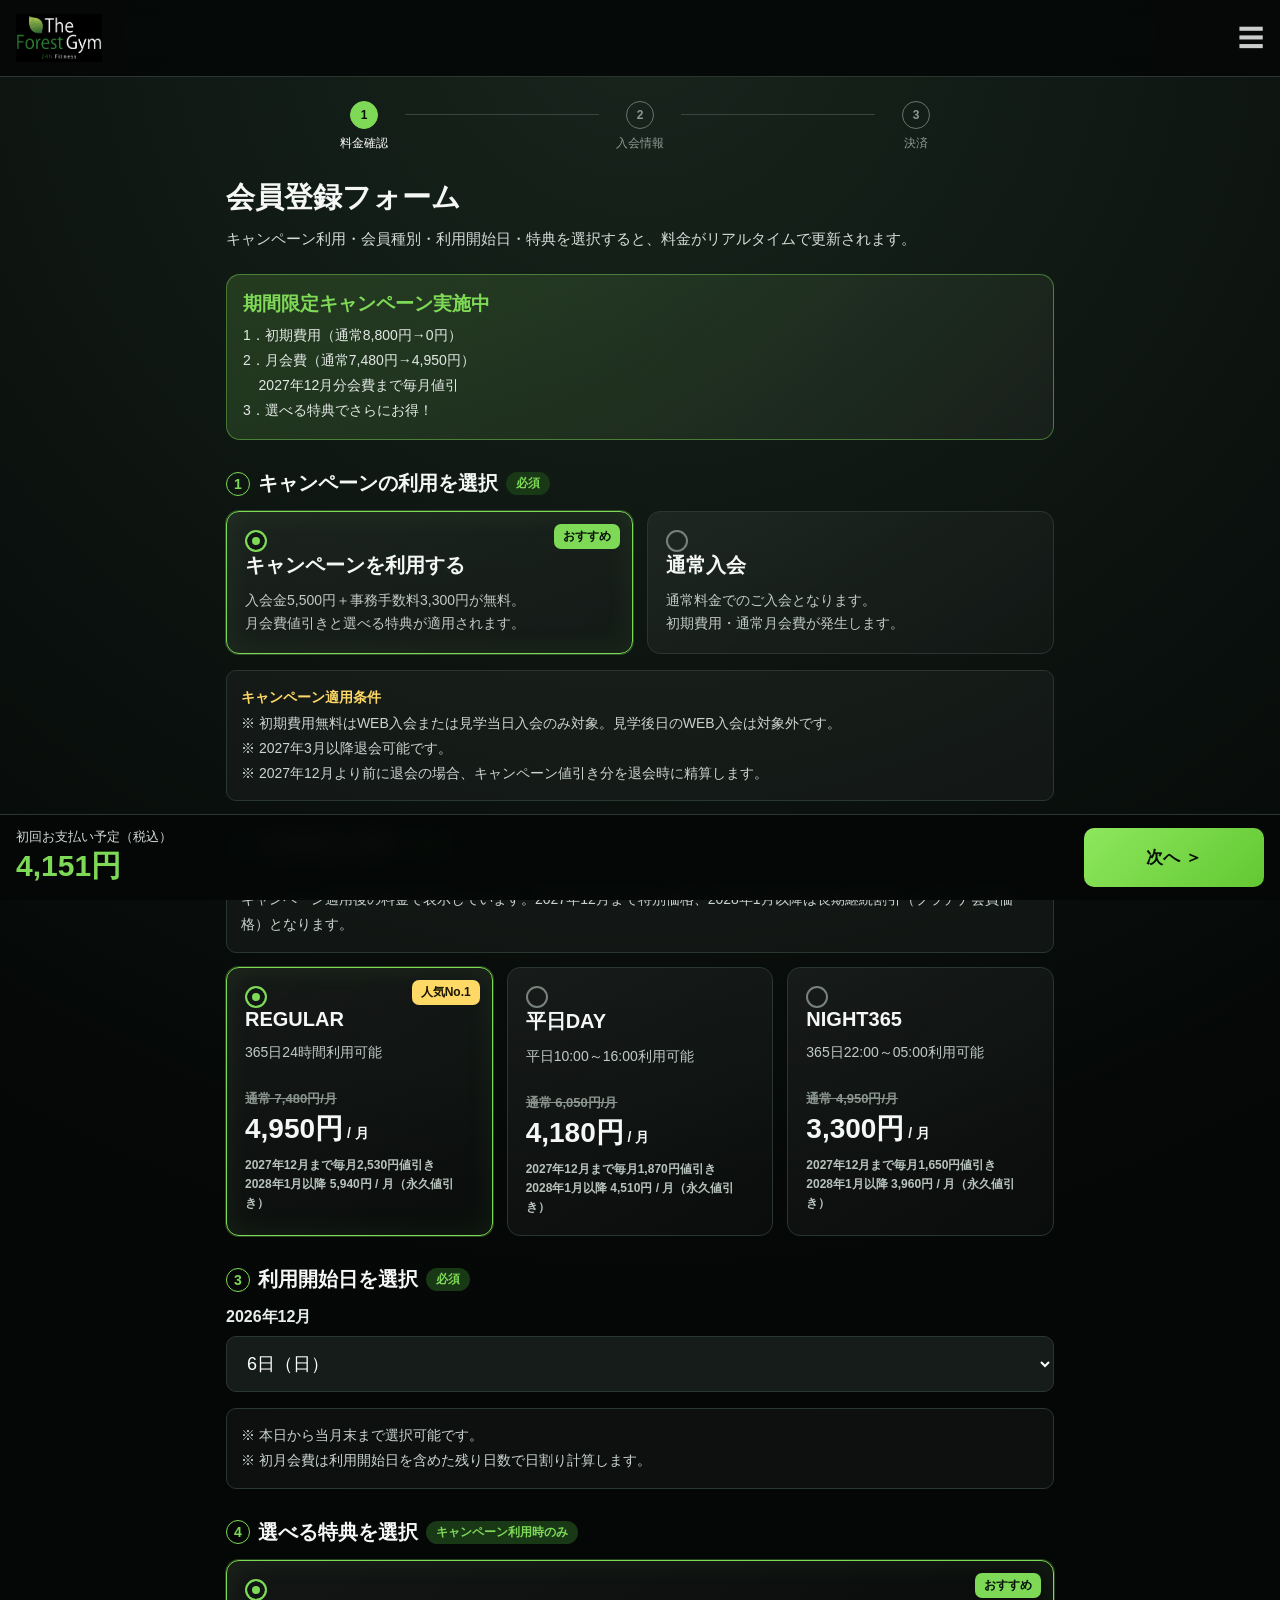
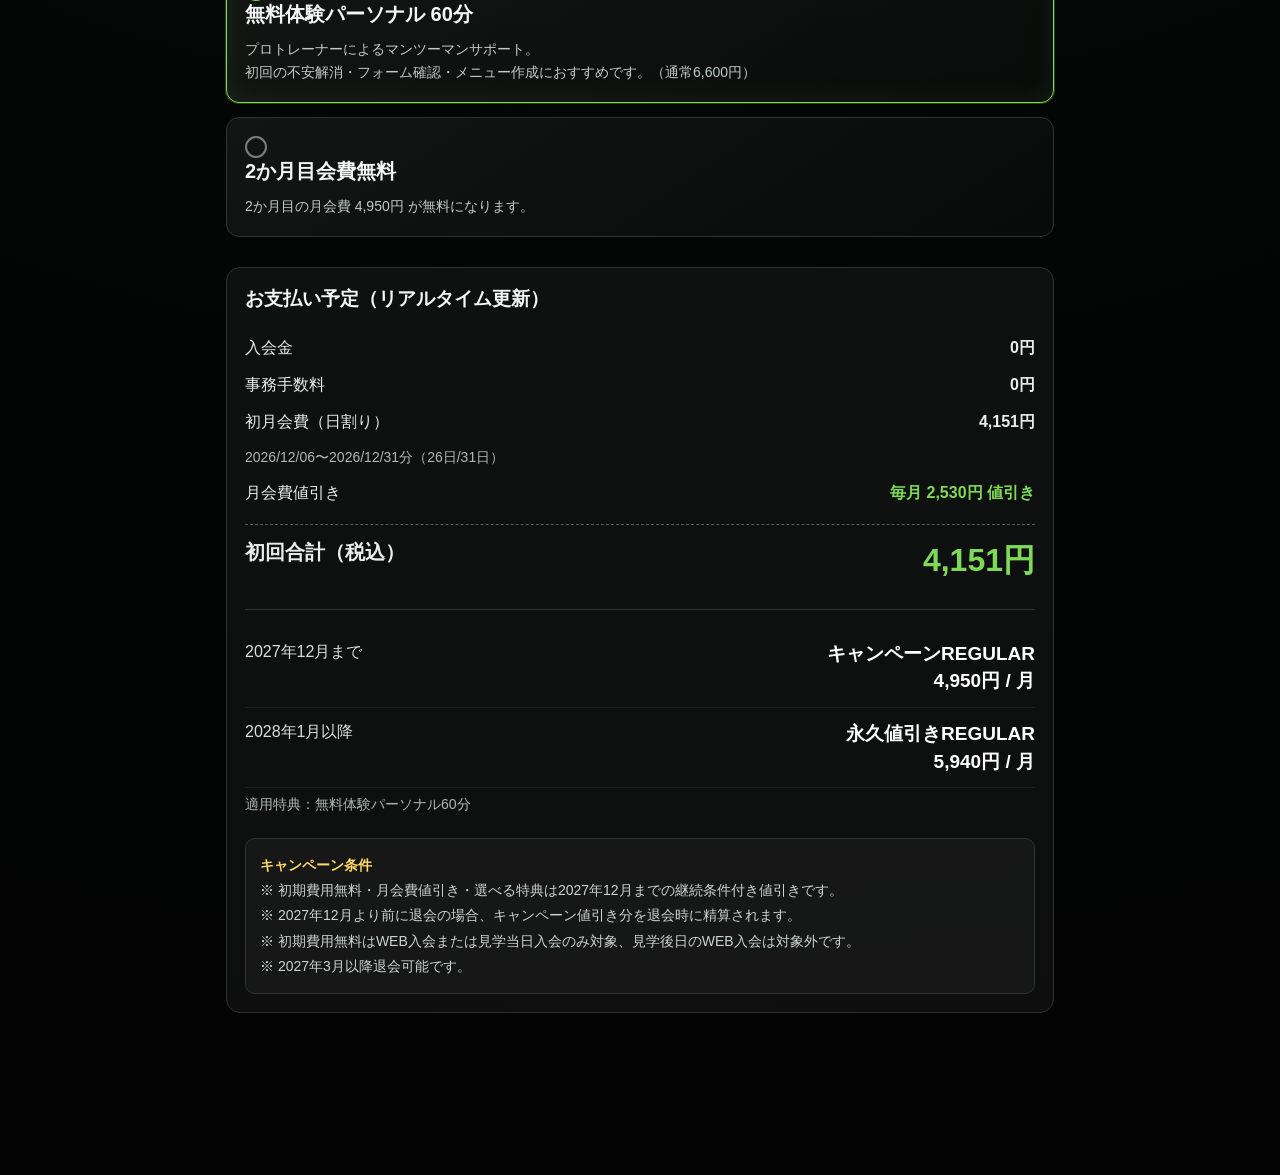
==== index.html @ 5a46321e "Persist ad click attribution via existing GAS payment URL column" ====
<!DOCTYPE html>
<html lang="ja">
<head>
<meta charset="UTF-8" />
<meta name="viewport" content="width=device-width, initial-scale=1.0" />
<title>THE FOREST GYM 会員登録フォーム</title>
  <!-- Google Analytics 4 -->
  <script async src="https://www.googletagmanager.com/gtag/js?id=G-E3E38WJLME"></script>
  <script>
    window.dataLayer = window.dataLayer || [];
    function gtag(){dataLayer.push(arguments);}
    gtag("js", new Date());
    gtag("config", "G-E3E38WJLME");
  </script>
<script src="https://yubinbango.github.io/yubinbango/yubinbango.js"></script>

<style>
:root{
  --bg:#050807;--line:#2a3632;--green:#7ed957;--text:#f4f7f5;--yellow:#ffd966;
}
*{box-sizing:border-box}
body{
  margin:0;background:radial-gradient(circle at top,#18251d 0,#050807 42%,#020302 100%);
  color:var(--text);font-family:-apple-system,BlinkMacSystemFont,"Segoe UI","Noto Sans JP",sans-serif;
  padding-bottom:138px;
}
.header{padding:14px 16px;border-bottom:1px solid var(--line);display:flex;justify-content:space-between;align-items:center;background:rgba(5,8,7,.92);position:sticky;top:0;z-index:20;backdrop-filter:blur(10px)}
.logo-img{height:48px;max-width:220px;object-fit:contain}
.menu{font-size:26px;color:#ccc}
.wrap{padding:24px 16px;max-width:860px;margin:auto}
.steps{display:flex;justify-content:space-between;margin-bottom:26px}
.step{text-align:center;color:#8f9994;font-size:12px;flex:1;position:relative}
.step:not(:last-child)::after{content:"";height:1px;background:#3a4540;position:absolute;top:13px;right:-35%;width:70%}
.step b{display:inline-flex;width:28px;height:28px;border-radius:50%;align-items:center;justify-content:center;border:1px solid #6a746f;margin-bottom:6px}
.step.active{color:#fff}.step.active b{background:var(--green);color:#061006;border-color:var(--green)}
h1{font-size:29px;margin:0 0 8px}.lead{color:#d5ddd9;margin:0 0 22px;font-size:15px;line-height:1.7}
.campaign-head{background:linear-gradient(135deg,rgba(126,217,87,.18),rgba(255,255,255,.04));border:1px solid rgba(126,217,87,.45);border-radius:14px;padding:16px;margin-bottom:24px}
.campaign-head strong{display:block;font-size:19px;color:var(--green);margin-bottom:6px}
.campaign-head p{margin:0;color:#e2e9e5;font-size:14px;line-height:1.8}
.section{margin:30px 0}
.sec-title{display:flex;align-items:center;gap:8px;font-size:20px;font-weight:800;margin-bottom:14px;flex-wrap:wrap}
.num{width:24px;height:24px;border:1px solid var(--green);border-radius:50%;display:inline-flex;align-items:center;justify-content:center;color:var(--green);font-size:14px}
.badge{background:#193816;color:var(--green);font-size:12px;padding:3px 10px;border-radius:999px;font-weight:700}
.grid{display:grid;gap:14px}.grid.two{grid-template-columns:1fr 1fr}.grid.three{grid-template-columns:repeat(3,1fr)}
.card{background:linear-gradient(145deg,rgba(255,255,255,.06),rgba(255,255,255,.018));border:1px solid var(--line);border-radius:13px;padding:18px;cursor:pointer;position:relative;min-height:112px;transition:.15s}
.card.active{border-color:var(--green);box-shadow:0 0 0 1px rgba(126,217,87,.28), inset 0 0 28px rgba(126,217,87,.09)}
.radio{width:22px;height:22px;border:2px solid #78827d;border-radius:50%;display:inline-block;margin-right:10px;vertical-align:-5px}
.card.active .radio{border-color:var(--green);box-shadow:inset 0 0 0 5px #101614;background:var(--green)}
.card h3{margin:0 0 10px;font-size:20px}.card p{margin:0;color:#c1cbc6;font-size:14px;line-height:1.65}
.price{font-size:28px;font-weight:900;margin-top:12px;line-height:1.25}.price small{font-size:14px}
.old{text-decoration:line-through;color:#8b958f;font-size:13px;margin-right:6px}
.tag{position:absolute;top:12px;right:12px;background:var(--green);color:#061006;font-size:12px;font-weight:900;padding:4px 9px;border-radius:7px}
.tag.yellow{background:var(--yellow);color:#1b1600}
.campaign-note{margin-top:10px;font-size:12px;color:#b7c3bc;line-height:1.6}
.note,.terms{border:1px solid var(--line);border-radius:10px;padding:14px;color:#cbd5d0;font-size:14px;line-height:1.8;background:rgba(255,255,255,.035)}
.terms{margin-top:16px}.terms strong{color:var(--yellow)}
.selectbox,.field-input{
  width:100%;background:#151c1a;border:1px solid var(--line);color:#fff;
  font-size:18px;padding:16px;border-radius:10px;
}
.field{margin-bottom:16px}.field label{display:block;font-weight:800;margin-bottom:8px;color:#e7eee9}
.photo-box{border:1px dashed rgba(126,217,87,.65);border-radius:14px;padding:18px;background:rgba(255,255,255,.035)}
.photo-box input{width:100%;color:#dce5e0;font-size:15px}
.preview{margin-top:14px;width:132px;height:132px;border-radius:12px;border:1px solid var(--line);object-fit:cover;display:none}
.summary{background:rgba(255,255,255,.045);border:1px solid var(--line);border-radius:14px;padding:18px;margin-top:28px}
.summary h2{font-size:19px;margin:0 0 18px}
.row{display:flex;justify-content:space-between;gap:14px;padding:8px 0;color:#e8eeeb}
.row.sub{color:#aeb8b3;font-size:14px}.row.discount strong{color:var(--green)}
.total{border-top:1px dashed #56605b;margin-top:12px;padding-top:14px;font-size:20px;font-weight:900}
.total strong{font-size:32px;color:var(--green)}
.plan-line{display:flex;justify-content:space-between;gap:18px;padding:12px 0;border-bottom:1px solid rgba(255,255,255,.06)}
.plan-period{width:120px;color:#d9dfdc;font-size:16px;line-height:1.5;flex-shrink:0}
.plan-price{flex:1;text-align:right;font-size:19px;font-weight:800;line-height:1.45;color:#fff}
.rules-box{
  height:270px;
  overflow:auto;
  border:1px solid var(--line);
  padding:16px;
  border-radius:12px;
  background:#111816;
  line-height:1.85;
  color:#dce5e0;
  font-size:14px
}

.rules-pre{
  white-space:pre-wrap;
  margin:0;
  font-family:inherit;
  line-height:1.85;
  color:#dce5e0;
}

.check-row{
  display:flex;
  gap:10px;
  align-items:flex-start;
  margin-top:14px;
  font-weight:800;
  line-height:1.6
}

.check-row input{
  width:22px;
  height:22px;
  margin-top:2px
}

.check-row.disabled{
  opacity:.45
}

.hidden{
  display:none!important
}

.bottom{
  position:fixed;
  left:0;
  right:0;
  bottom:0;
  background:rgba(5,8,7,.97);
  border-top:1px solid var(--line);
  padding:13px 16px;
  display:flex;
  gap:14px;
  align-items:center;
  z-index:50;
  backdrop-filter:blur(10px)
}

.bottom-price{
  flex:1
}

.bottom-price div{
  font-size:13px;
  color:#d0d8d4
}

.bottom-price strong{
  font-size:30px;
  color:var(--green)
}

.btn{
  border:none;
  border-radius:10px;
  background:linear-gradient(135deg,#8ee75d,#62c832);
  color:#061006;
  font-weight:900;
  font-size:17px;
  padding:18px 22px;
  min-width:180px;
  cursor:pointer
}

.btn.secondary{
  background:#26312d;
  color:#fff
}

@media(max-width:640px){

  .logo-img{
    height:42px;
    max-width:190px
  }

  .wrap{
    padding:22px 14px
  }

  h1{
    font-size:27px
  }

  .grid.two,
  .grid.three{
    grid-template-columns:1fr
  }

  .card{
    padding:17px;
    min-height:96px
  }

  .price{
    font-size:26px
  }

  .bottom{
    padding:12px
  }

  .btn{
    min-width:145px;
    font-size:15px;
    padding:16px 12px
  }

  .bottom-price strong{
    font-size:27px
  }
}
  input[type="date"]{
  -webkit-appearance:auto;
  appearance:auto;
}
.paymentNotice{
  display:none;
  font-size:13px;
  margin-top:4px;
  margin-bottom:4px;
  font-weight:600;
}
</style>
</head>

<body>

<header class="header">
  <img src="logo.png" alt="THE FOREST GYM" class="logo-img">
  <div class="menu">☰</div>
</header>

<main class="wrap h-adr">
  <span class="p-country-name" style="display:none;">Japan</span>

  <div class="steps">
    <div class="step active" id="step1tab"><b>1</b><br>料金確認</div>
    <div class="step" id="step2tab"><b>2</b><br>入会情報</div>
    <div class="step"><b>3</b><br>決済</div>
  </div>

  <section id="step1">

    <h1>会員登録フォーム</h1>
    <p class="lead">キャンペーン利用・会員種別・利用開始日・特典を選択すると、料金がリアルタイムで更新されます。</p>

    <div class="campaign-head">
      <strong>期間限定キャンペーン実施中</strong>
      <p id="campaignHeadText"></p>
    </div>

    <section class="section">
      <div class="sec-title"><span class="num">1</span>キャンペーンの利用を選択 <span class="badge">必須</span></div>
      <div class="grid two">
        <label class="card active" data-campaign="yes">
          <span class="tag">おすすめ</span><span class="radio"></span>
          <h3>キャンペーンを利用する</h3>
          <p>入会金5,500円＋事務手数料3,300円が無料。<br>月会費値引きと選べる特典が適用されます。</p>
        </label>
        <label class="card" data-campaign="no">
          <span class="radio"></span>
          <h3>通常入会</h3>
          <p>通常料金でのご入会となります。<br>初期費用・通常月会費が発生します。</p>
        </label>
      </div>
      <div class="terms" id="campaignTerms"></div>
    </section>

    <section class="section">
      <div class="sec-title"><span class="num">2</span>会員種別を選択 <span class="badge">必須</span></div>
      <div class="note" id="planNote"></div>

      <div class="grid three" style="margin-top:14px">
        <label class="card active" data-plan="regular">
          <span class="tag yellow">人気No.1</span><span class="radio"></span>
          <h3>REGULAR</h3><p>365日24時間利用可能</p><div class="price" id="priceRegular"></div>
        </label>
        <label class="card" data-plan="day">
          <span class="radio"></span>
          <h3>平日DAY</h3><p>平日10:00～16:00利用可能</p><div class="price" id="priceDay"></div>
        </label>
        <label class="card" data-plan="night">
          <span class="radio"></span>
          <h3>NIGHT365</h3><p>365日22:00～05:00利用可能</p><div class="price" id="priceNight"></div>
        </label>
      </div>
    </section>

    <section class="section">
      <div class="sec-title"><span class="num">3</span>利用開始日を選択 <span class="badge">必須</span></div>
     <div class="field">
  <label id="startMonthLabel"></label>
  <select id="startDaySelect" class="selectbox"></select>
</div>
      <div class="terms">※ 本日から当月末まで選択可能です。<br>※ 初月会費は利用開始日を含めた残り日数で日割り計算します。</div>
    </section>

    <section class="section" id="benefitSection">
      <div class="sec-title"><span class="num">4</span>選べる特典を選択 <span class="badge">キャンペーン利用時のみ</span></div>
      <div class="grid">
        <label class="card active" data-benefit="personal">
          <span class="tag">おすすめ</span><span class="radio"></span>
          <h3>無料体験パーソナル 60分</h3>
          <p>プロトレーナーによるマンツーマンサポート。<br>初回の不安解消・フォーム確認・メニュー作成におすすめです。（通常6,600円）</p>
        </label>
        <label class="card" data-benefit="free2">
          <span class="radio"></span>
          <h3>2か月目会費無料</h3>
          <p id="freeSecondMonthText">2か月目の月会費が無料になります。</p>
        </label>
      </div>
    </section>

    <section class="summary">
      <h2>お支払い予定（リアルタイム更新）</h2>
      <div class="row"><span>入会金</span><strong id="joinFee"></strong></div>
      <div class="row"><span>事務手数料</span><strong id="adminFee"></strong></div>
      <div class="row"><span>初月会費（日割り）</span><strong id="firstMonthFee"></strong></div>
      <div class="row sub"><span id="dateRange"></span><span></span></div>
       <div class="row hidden" id="secondMonthRow"><span>2か月目</span><strong id="secondMonthFee"></strong></div>
      <div class="row discount" id="monthlyDiscountRow"><span>月会費値引き</span><strong id="monthlyDiscount"></strong></div>
      <div class="row total"><span>初回合計（税込）</span><strong id="firstTotal"></strong></div>
      <div class="row sub hidden" id="cycleNote">
  <span>26日以降は決済サイクルの関係で2か月目の会費も同日決済となります。</span>
  <span></span>
</div>
      <hr style="border-color:#2a3632;border-style:solid;border-width:1px 0 0;margin:18px 0">
      <div id="monthlyPlanText"></div>
      <div class="row sub"><span id="benefitText"></span><span></span></div>
      <div class="terms" id="conditionText"></div>
    </section>
  </section>

  <section id="step2" class="hidden">
    <h1>入会者情報</h1>
    <p class="lead">以下の情報を入力し、会則確認後に決済入力へお進みください。</p>

    <section class="section">
      <div class="sec-title"><span class="num">1</span>基本情報 <span class="badge">必須</span></div>

 <div class="field">
  <label>氏名</label>

  <div class="grid two">
    <input id="lastName" class="field-input" type="text" placeholder="姓">

    <input id="firstName" class="field-input" type="text" placeholder="名">
  </div>
</div>

<div class="field">
  <label>フリガナ</label>

  <div class="grid two">
    <input id="lastKana" class="field-input" type="text" placeholder="セイ">

    <input id="firstKana" class="field-input" type="text" placeholder="メイ">
  </div>
</div>

<div class="field">
  <label>生年月日</label>

  <select id="birthYear" class="field-input">
    <option value="">西暦</option>
  </select>

  <select id="birthMonth" class="field-input" style="margin-top:10px;">
    <option value="">月</option>
  </select>

  <select id="birthDay" class="field-input" style="margin-top:10px;">
    <option value="">日</option>
  </select>
</div>

<div class="field">
  <label>電話番号</label>

  <input
    id="phone"
    class="field-input"
    type="tel"
    inputmode="tel"
    placeholder="例：09012345678"
  >
</div>

<div class="field">
  <label>メールアドレス</label>

  <input
    id="email"
    class="field-input"
    type="email"
    inputmode="email"
    placeholder="例：sample@example.com"
  >
</div>

<div class="field">
  <label>郵便番号</label>

  <input
    id="postalCode"
    class="field-input p-postal-code"
    type="text"
    inputmode="numeric"
    placeholder="例：2760049"
  >
</div>
      <div class="field">
        <label>住所</label>
        <input id="addressAuto" class="field-input p-region p-locality p-street-address p-extended-address" type="text" placeholder="郵便番号入力で自動入力">
      </div>

      <div class="field">
        <label>番地・建物名・部屋番号</label>
        <input id="addressDetail" class="field-input" type="text" placeholder="例：1-2-3 フォレストビル101">
      </div>
    </section>

    <section class="section">
      <div class="sec-title"><span class="num">2</span>顔写真をアップロード <span class="badge">必須</span></div>
      <div class="photo-box">
        <input type="file" id="facePhoto" accept="image/*">
        <img id="photoPreview" class="preview" alt="顔写真プレビュー">
        <div class="terms">※ 会員証・本人確認用の顔写真です。正面から顔が分かる写真を選択してください。</div>
      </div>
    </section>

    <section class="section">
      <div class="sec-title"><span class="num">3</span>会則確認 <span class="badge">必須</span></div>

     <div class="rules-box" id="rulesBox">
<pre class="rules-pre">
1．総則
第1条（定義）
本会則によって定める条項はA-nauts株式会社（以下「本部」という）、本部が承認する法人、個人（以下「パートナー」という。本部及びパートナーを以下「運営者」という）が運営するThe Forest Gym（フォレストジム、以下｢本クラブ｣という）に適用されるものとします。
第2条（目的）
本クラブの会員が、本クラブの施設を利用することにより、心身の健康維持・増進を図ることを目的とします。
2．会員
第3条（会員）
会員の契約期間は、月単位で本部が別途定めた期間とし本部所定の退会手続きが完了するまでは自動更新とします。
第4条（入会資格）
本クラブの入会資格を有する方は、以下の項目を全て満たす方とします。
①15才（高校生）以上の男女で、本会則を承認し、諸規則を遵守する方。
②暴力団・暴力団員その他これに準ずる者等反社会的勢力でない方。また、将来にわたりこれに該当しないことを自ら保証する方。
③入会に先立って、本クラブの実施するメディカルチェック等の結果により施設の利用に差し支えがないと判断された方。
④他の会員に対する迷惑行為、本クラブの運営に支障を来す行為を行わないことを保証する方。
⑤過去に本クラブを含む運営者が運営するクラブで除名処分となったことがない（除名処分に該当する行為を行い、結果的に自ら退会した方を含む）、または会員制スポーツクラブ等で除名処分となったことがない方。また、過去の除名原因が明確であり、本部が別途定める基準に応じて再度入会資格を認めた方。
⑥次のいずれかに該当した場合、本クラブが別途定める審査において入会資格が認められ、入会条件に同意した方。
・刺青がある方。
・集団感染するおそれのある疾病に罹患している方。
・施設を一人で利用できない方。
・妊娠している方。
・上記の他、本部が審査を必要と判断した方。
第5条（入会手続き）
①本クラブを利用する方は、本会則を承認の上、入会手続きを行い所定の料金等を納入し本部の承認を得、契約を行う事により会員となります。未成年者が入会を希望する場合は、本人とその親権者が連署の上入会手続きを行うものとします。この場合、親権者は本会則に基づく責任を本人と連帯して負うものとします。
②会員となる方は入会手続きの際、氏名、生年月日、性別、連絡先電話番号・Ｅメールアドレス、現住所、緊急連絡先と電話番号、会費決済に必要な情報を登録するものとします。また、会員となる方は登録内容が正確であることを保証します。
③本クラブは会員の顔写真付き身分証をコピーした上で入会手続きによって付与された会員番号を付したデジタル情報として保有し、本人確認等やサービスを提供する上での照合、サービス利用いただくための資格等の確認に利用します。
④会員資格を喪失した方が、本クラブに入会を希望する場合、本部は資格喪失理由により、入会金・月会費・諸料金の割引を適用しない場合があります。また、本クラブは、第4条⑥により再度入会資格を認めた方について、月会費・諸料金の支払方法を指定する場合があります。
第6条（会員証）
①会員証は会員が本クラブの施設を利用するときの本人認証を行なうためのカードであり、本部は会員に対して会員証を発行します。会員は、会員証を必ず携帯し入退室するものとし、携帯していない場合は施設内に立ち入ることができません。また、会員証は諸手続きの際に提示いただきます。
②会員が会員資格を喪失し、無効となった会員証は、返却の必要はありません。
③会員は会員証を紛失したとき、盗難にあったとき、破損や読み取り不良等で利用できなくなったときは速やかにその旨を本クラブに連絡いただきます。その際、必ず会員本人がスタッフ勤務時間内に電話、WEB当の方法により予約の上、来店し、所定の再発行料を支払った上で再発行手続きをお取りいただきます。
④会員証を他人に貸与、譲渡することはできません。会員証は会員本人のみが使用できるものとし、万一他人に貸与した場合は第12条⑧により除名とします。
第7条（月会費・諸料金）
①会員は本部が定めた月会費・諸料金を所定の方法で、所定の期日に本部に納入していただきます。本クラブは未成年の会員の親権者、または会員資格のある会員の家族を会員の代理人として、月会費・諸料金のお支払いを認める場合があります。この場合、会員の代理人は本会則に基づく責任を本人と連帯して負うものとします。
②月会費・諸料金にかかる消費税は会員の負担とします。尚、消費税法の改正等により消費税率が変更される場合、適用日以降に該当する期間の月会費・諸料金に係る消費税について、前払金を含め法改正の内容に従い、会員は本部が定めた方法で差額を負担するものとします。
③納入いただいた月会費・諸料金は、ご利用の有無に関係なく返金いたしません。
④月会費・諸料金の金額、支払時期、支払方法等は本部がこれを定めます。
⑤利用回数の有無にかかわらず、WEBにて退会手続きを完了した退会月迄は月会費・諸料金のお支払いが必要となります。
⑥本部は本クラブの運営上必要と判断した場合または経済情勢等の変動に応じて、会員種類の改廃もしくは月会費・諸料金等の金額を変更することができ、本部が定めた方法により告知するものとします。
⑦月会費・諸料金を滞納している会員は、施設のご利用をお断りすることがあります。また未払い分の月会費・諸料金は納入いただきます。会員が自己都合により会費を滞納した場合、本部が指定する方法で入金いただきます。その際必要な催促状に係る通信費として1回あたり110円（税込）、遅延損害金、振込手数料等の費用はすべて会員本人が負担するものとします。
⑧一旦納入いただいた諸費用に過払金が生じた場合、本部所定の退会手続きが完了するまでの間、本部が適当と認める順序、方法によりいずれかの債務にも充当することが出来るものとします。または、法令の定めまたは本部が認める理由がある場合のみ返金いたします。尚、返金先は、会員本人または本条①で予め本部が認めている会員の代理人とします。
⑧やむを得ない事情を除き、平日DAY会員が月間2回以上利用時間を延長して施設を利用した場合、次月よりレギュラー会員に種別変更頂きます。また、高校生会員が利用時間を延長して施設を利用した場合1回につき440円（税込）をご負担いただきます。また、いずれの場合も退出に費用が発生する場合はその費用を全額ご負担いただきます。
第8条（退会・再入会）
①会員本人の都合による退会は、ご本人が退会希望月の9日20時迄にWEBにて所定の手続きを完了する事により、その月末で退会となります。また、９日を過ぎた場合、翌月以降の月末日の退会となります。未払い料金のある場合は退会届を提出した時期から最短の決済日にて全額決済するものとします。万が一決済できない場合、完納するまで退会処理は行われないことに同意いただきます。
②退会手続き、再入会手続きは店頭にてWEBを用いて行うものとします。
③所定の手続きは、本部にデータが送信いただいたもののみ手続きの依頼を受け付けます。
④入会キャンペーンでご入会いただいた場合、定めた最低継続期間中は退会はできません。また入会キャンペーンであらかじめ定めた期間内に退会された場合はキャンペーン値引き分の精算金が発生いたします。なお、キャンペーン特典の一部について行使しなかったことを理由に精算金対象から差し引くことは致しません。
⑤入会した会員が再入会する際は、入会金は発生しません。また、退会前の会員証をお持ち頂き使用できる場合は事務手数料も発生しません。
第9条（会員資格の譲渡、相続、貸与）
会員は、如何なる場合も、その会員資格を他に譲渡・相続または貸与することはできません。
第10条（会員の休会）
①会員本人の都合により1ヶ月以上の長期にわたり本クラブを利用できない場合、本人が休会希望前月の9日20時までにWEBにて所定の手続きを完了した場合、当月より月額550円（税込）の休会月会費を支払うことにより休会できます。また、休会手続きが休会希望前月の９日20時を過ぎた場合、翌々月以降の休会となり、翌月の月会費は全額お支払いただきます。
②所定の手続きは、本部にデータが送信いただいたもののみ手続きの依頼を受け付けます。
③継続利用期間(もしくは最低継続利用期限日)が条件に付された入会キャンペーン等を利用してご入会いただいている場合、休会期間は継続利用期間に含めないものとし、最低継続利用期限日は休会期間相当分延長されるものとします。ただし、無料期間中の休会、および行政からの要請その他の事由により本クラブの営業休止期間は除く。
④休会会員は、本人が本クラブの受付時間に来店し所定の手続きをすることにより随時復会できます。復会月より所定の月会費をいただきます。また、1ヶ月以内の復会は休会の取り消しとなり、復会月の月会費は全額お支払いただきます。復会手続きが９日を過ぎた場合、復会月の翌月は休会できないものとし、翌月の月会費は全額お支払いただきます。
⑤本人来店による所定の手続きができない場合は、代理人または郵送による所定の手続きができるものとし、手続期日などは①と同様です。
第11条（諸手続き）
①8条に定める内容を除き、会員本人が本クラブのスタッフ勤務時間内で電話、WEB等の方法で来店予約の上、来店し諸手続きを行なうものとします。
②会員は会員種類・プライベートロッカー・オプション・サービスに関する変更等の手続きを、別途定める所定の方法で完了しなければなりません。なお、継続利用期間が条件に付された入会キャンペーン等を利用してご入会いただいている場合、当該期間中にレギュラー会員及び高校生会員から平日DAY会員への変更は行えません。
③会員は入会手続きの際に登録した内容に変更があった場合、速やかに変更手続きを行わなくてはなりません。また、その後に変更があった場合も同様とします。
④本クラブが第5条②の内容に関して変更の事実を確認した場合は、本人の同意をもって登録内容を変更できるものとし、届出書の取り交わしを省略する場合があります。
⑤運営者が会員あてに郵便物で通知する場合、会員から届出のあった最新の住所あてに行い、発送をもって効力を有するものとし、不到達等以後の責を負いません。
⑥運営者が会員あてにLINE、Eメールで通知する場合、会員から届出のあった登録内容に基いて行い、発信をもって効力を有するものとし、未確認または不到達等以後の責を負いません。
⑦会員が連絡先の変更を怠った場合、郵便物を希望しない場合は、運営者からの通知が不到達となっても、通常到達すべきときに到達したものとみなすことに異議はないものとします。
⑧本クラブは、本人確認等やサービスを提供する上での照合、サービスを利用いただくための資格等の確認のため、入会手続きの際に登録した顔写真の更新が必要と判断した場合、会員の顔写真を撮影できるものとします。
第12条（会員除名）
会員が次のいずれかに該当した場合は、本部は、資格停止処分あるいは除名処分等の処分をなすことができます。また、各項に該当し除名を受けた会員は、その後運営者の運営する全ての施設に入会および立ち入ることができないものとします。（但し、本部が別途定める基準に準じて認めた場合は除く）除名処分を受けた会員は除名処分を受けた日に退会処理を行うこととする。その際、未払い会費、キャンペーン条件等満たしていないなどの理由により精算金が発生する場合は最終決済日をもって清算する。
①本会則、その他本部が定める諸規則に違反したとき。
②本クラブの名誉を傷つけ、秩序を乱したとき。
③月会費・諸料金の遅延など支払いを怠ったとき。月会費・諸料金を滞納し、本クラブの催告に応じないとき。月会費・諸料金を3ヶ月以上滞納したとき。
④入会に際して本部に虚偽の申告をしたとき。
⑤本部が会員としてふさわしくないと判断したとき。
⑥暴力団・暴力団員その他これに準ずる者等反社会的勢力であることが判明した時。
⑦他の会員に対する迷惑行為、本クラブの運営に支障を与えるような行為をしたとき。
⑧第22条各号の禁止行為を行ったとき。
⑨その他、本条各号に準ずる行為をしたとき。
第13条（会員資格喪失）
会員は次の場合に会員資格を喪失します。また、会員資格を喪失した会員証は直ちに無効となり、以後の本クラブへの入室、施設利用はできません。
退会したとき。
①会員が株式会社もぐらへ申し込んだ集金代行・保証委託契約について、集金代行会社より契約不成立、解除または無効の通知を受理したとき。（理由の如何に関わらず、会員へ事前通知連絡することはありません。）
②除名されたとき。
③死亡したとき。
④本クラブが廃止されたとき。
第14条（健康管理）
①会員は各自の責任において健康管理を行うものとします。
②会員は疾病により医師に運動や入浴を控えるように指示された場合、または施設およびサービスの利用にあたり治療中の疾病もしくは疾患の疑いが生じた場合には本クラブへ申告するものとします。本クラブは会員からの申告または施設およびサービスの利用中に疾病もしくは疾患の可能性が生じた場合には医療機関による検診を実施し、その結果により施設の利用に差し支えがないことを確認するものとします。
3．施設・サービス利用
第15条（会員外利用者）
本部は、特に必要と認めた場合、会員以外の方（以下会員外利用者という）に本クラブの立ち入り、見学、施設・サービスを利用させることができます。会員外利用者についても施設・サービス利用のための資格確認、運営や緊急時の対応に必要な情報を登録するものとします。また、会員と同様に本会則を適用します。
第16条（諸規則の厳守）
会員は本クラブ施設・サービス利用に際して、本会則および本部が別途定める規則と注意事項を厳守し、本クラブでは従業員の指示に従っていただきます。
第17条（入室禁止、退室）
運営者は下記の項に該当する方に入室禁止、退室を命じることができます。
①本会則および諸規則を遵守しない方。
②暴力団・暴力団員その他これに準ずる者等反社会的勢力。
③刺青を露出した方。
④酒気を帯びている方。
⑤集団感染するおそれのある疾病に罹患している方。
⑥運営者が、他の施設利用者に迷惑をかけると判断した方。
⑦正当な理由なく本クラブの従業員の指示に従わない方。
⑧過去に本クラブを含む運営者が運営するクラブで除名処分となったことがある（除名処分に該当する行為を行い、結果的に自ら退会した方を含む）、または会員制スポーツクラブ等で禁止行為を行ったことにより除名処分となったことがある方。
⑨第22条で禁止されている行為を行った方。
第18条（施設・サービス利用制限）
運営者は下記の項に該当する方に施設・サービス利用の制限を命じることができます。
①健康状態により、医師から運動や入浴を禁じられている方。
②運営者が運動や入浴、サービス利用することが好ましくないと判断した方。
第19条（損害賠償）
①本クラブの施設利用に際して本人または第三者に人的・物的事故が生じ、その事故について運営者に明らかな帰責事由が認められる場合に限り、運営者は適正な範囲の賠償をするものとします。
②会員が本クラブの施設利用に際して運営者、運営者の従業員または第三者に損害を与えた場合、速やかにその賠償の責に応じるものとします。
③会員が本クラブを利用する際に生じた怪我、事故等に対して、運営者に明らかな故意または重大な過失がある場合を除き、会員各自の自己責任とし、運営者は一切損害賠償・補償等の責を負いません。
第20条（盗難）
会員は、本クラブに設置されているロッカー等を会員自身の責任と負担により使用するものとします。収納物の盗難・毀損その他本クラブの利用に際して生じた盗難・毀損等については、運営者に帰責事由が認められる場合に限り、運営者は適正な範囲の賠償をするものとします。
第21条（紛失物・忘れ物・放置物）
①会員が本クラブの利用に際して生じた紛失については、運営者は一切損害賠償・補償等の責を負いません。
②忘れ物・放置物について、本クラブは速やかに施設近隣の警察署へ届け出るものとします。但し、劣化のおそれがあるなど衛生安全管理上、保管は不適切と判断したものは、適宜処理させていただきます。
第22条（禁止事項）
本クラブ施設内および本クラブ周辺において、会員による次の行為を禁止します。
①会員証を他人に貸与すること。
②会員の入室と同時に施設の利用資格がない同伴者を施設内へ入室させること。
③運動に不適切な服装、装飾品、履物を着用して施設を利用すること。
④動物を施設内に持ち込むこと。（身体障害者補助犬法で定められた盲導犬、介助犬及び聴導犬を除く）
⑤刃物等の危険物を施設内に持ち込むこと。
⑥施設内で喫煙すること。（電子タバコ・無煙タバコを含む）
⑦許可なく施設内で撮影・録音すること。
⑧本クラブの諸施設・器具・備品その他運営者が管理する物品の損壊や持ち出し、落書きや造作をすること。
⑨所定の場所以外での排泄行為。
⑩他人や従業員、本クラブ、運営者を誹謗、中傷すること
⑪許可なく本クラブにおいて物品の売買やパーソナルトレーニング等の営業行為や勧誘をすること。営利・非営利を問わず勧誘行為（団体加入の勧誘を含む）や政治活動、署名活動をすること。
⑫他人や従業員の身体を押す、拘束する、殴打する、蹴り上げる等の暴力行為。暴言、恫喝、大声、奇声を発したり、他人を睨む、行く手を遮る、襲いかかろうとする等の威嚇行為。物を叩く、投げる、壊すなど、他人が恐怖を感じる危険な行為。
⑬痴漢、覗き、露出等の公序良俗に反する行為。
⑭他人や従業員を待ち伏せたり、尾行、執拗な話しかけ等のストーカー行為。
⑮正当な理由なく、面談、電話、その他の方法で従業員を拘束する等、従業員の業務を妨げる行為。
⑯支払うべき月会費、諸料金、諸費用を支払うことなく不正に施設・サービスを利用する行為。
⑰他人の施設利用を妨げる行為。
⑱施設のエアコン、照明、換気扇などの入・切・変更などを従業員の了解をとらずに行う行為
⑲その他、本クラブの秩序を乱す行為。本条各号に準じる行為。
第23条（利用案内）
本会則に定めないクラブ運営事項については、施設内掲示あるいは利用案内または本部が別途定める規則に準じます。
第24条（営業日・営業時間・受付時間）
①本クラブの施設の営業日・営業時間・受付時間は別途定めます。
②気象、災害、警報、注意報その他諸事情等により、本部が受付時間の変更が必要と判断した場合は、事前告知することなく受付時間を変更することがあります。
4．施設営業
第25条（施設の利用制限と休業）
①本クラブは次の理由により、施設の全部または一部、または一定の時間について、利用制限または臨時休業することがあります。
（1）気象、災害、警報、注意報等により、安全に営業を行う事ができないと運営者が判断したとき。
（2）行政指導、法令等重大な事由により、止むを得ないと運営者が判断したとき。
（3）入居している複合施設が休館するとき。
（4）施設点検、施設の改装または修理、その他の工事により営業ができないと運営者が判断したとき。
（5）突発的なシステム・機器障害等により正常に入退室管理を行えないと判断したとき。
（6）その他、運営者が休業を必要と判断したとき。
②予定されている休業は、あらかじめ原則2週間前までに告知します。但し、緊急の際は事前告知できない場合があります。
③施設の一部分の利用制限ないし利用停止の措置にとどまる場合には、運営者は会員に会費を返還しないものとします。また、①（1）～（6）の事由により施設の全部を休館する場合、休館店舗のみ利用できる会員種類の会員の会費については、以下のとおりとします。但し、休館店舗以外の他店舗も利用することができる会員種類の会員は対象外とします。
（1）月間10営業日以上（2月は9営業日以上）施設の全部を休館した場合は、休館した日数分を日割り計算し返金いたします。
第26条（本クラブおよび施設の廃止・統合）
運営者は次の理由により、本クラブおよび施設の全部または一部を廃止・統合をすることがあります。
①気象、災害等により施設を休業し、再開業が困難と判断したとき。
②経営上、営業の継続が困難と判断したとき。
本クラブおよび施設の廃止や統合が行われた場合、運営者はその旨を会員に告知し、本クラブの会員契約の全部または一部を終了させることができるものとします。
5．その他
第27条（個人情報保護）
運営者は、個人情報の取扱いに関するプライバシーポリシーを策定し、本プライバシーポリシーを遵守するとともに、お客様の個人情報をはじめとする全ての個人情報をより安全かつ適切に取り扱うことを宣言いたします。プライバシーポリシーは、本クラブのホームページに掲示いたします。
第28条（会則の改定）
本部は本会則を改定することができ、改定された会則は、改定日より全会員に適用されるものとします。また、本部が本会則を改定する場合には、改定日の2ヶ月以上前に第29条（告知方法）および別途本部が告知方法を定めた場合にはその方法に従って会員に告知するものとします。
第29条（告知方法）
本会則の改定にあたっては、施設内に掲示し、かつ、本クラブのウェブサイトへ掲載することにより、これを会員に告知するものとします。また、本クラブの諸事情に関する予告、通知は、本部のウェブサイトへ掲載・施設内掲示・施設内放送などにより通知することにより、これを会員に告知するものとします。

附則
本会則は、2020年５月1日より施行いたします。
2023年 06月29日改定
2025年　１月　 1日改定
法人月会費制会員 会則における特則
法人月会費制会員は、The Forest Gym会則に次の事項を追加いたします。
第1条The Forest Gym会則第8条（退会）について以下の通り追加いたします。
①契約法人が本クラブを退会した場合は、各登録会員も自動的に退会となります。（会員による退会の手続きは不要です。）
②お勤め先、所属先を退職または脱退した場合は、会員本人が退職または脱退月の9日迄に来店し所定の手続きを完了しなければなりません。
第2条The Forest Gym会則第13条（会員資格喪失）について以下の通り追加いたします。
会員は次の場合に会員資格を喪失します。
①契約法人が本クラブを退会したとき、または契約法人たる資格を喪失したとき。
②お勤め先、所属先を退職または脱退したとき。
第3条（効力）
本特則は2020年4月1日より適用します。本特則に定めのない事項は、全てThe Forest Gym会則に従うものとします。
以上

</pre>
</div> 

      <label class="check-row disabled" id="agreeWrap">
        <input type="checkbox" id="agreeRules" disabled>
        <span>会則・キャンペーン適用条件・退会時精算条件を確認し、同意しました。</span>
      </label>

      <div class="terms">※ 会則を最後までスクロールすると、同意チェックが可能になります。</div>
    </section>
  </section>

</main>

<div class="bottom">
  <div class="bottom-price">
    <div id="bottomLabel">初回お支払い予定（税込）</div>

<div class="paymentNotice" id="paymentNotice">
  会員登録を確定して決済情報入力へ進みます
</div>

    <strong id="bottomTotal"></strong>
  </div>

  <button class="btn" id="mainButton" onclick="mainAction()">
    次へ ＞
  </button>
</div>

<script>
const PLANS = {
  regular:{name:"REGULAR",normal:7480,campaign:4950,platinum:5940,discount:2530},
  day:{name:"平日DAY",normal:6050,campaign:4180,platinum:4510,discount:1870},
  night:{name:"NIGHT365",normal:4950,campaign:3300,platinum:3960,discount:1650}
};

const state = {
  step:1,
  campaign:true,
  plan:"regular",
  benefit:"personal",
  startDate:null,
  firstTotal:0,
  facePhotoSelected:false,
  facePhotoBase64:"",
  facePhotoName:"",
  facePhotoUrl:""
};

const ATTRIBUTION_KEYS = ["gclid","gbraid","wbraid","utm_source","utm_medium","utm_campaign","utm_term","utm_content"];
const ATTRIBUTION_STORAGE_KEY = "tfg_ad_attribution";

function getAttribution(){
  const current = new URLSearchParams(window.location.search);
  let saved = {};
  try{ saved = JSON.parse(localStorage.getItem(ATTRIBUTION_STORAGE_KEY) || "{}"); }catch(_){}

  const merged = {...saved};
  ATTRIBUTION_KEYS.forEach(key=>{
    const value = current.get(key);
    if(value) merged[key] = value;
  });

  if(Object.keys(merged).length){
    merged.first_seen_at = merged.first_seen_at || new Date().toISOString();
    merged.last_seen_at = new Date().toISOString();
    merged.landing_path = merged.landing_path || window.location.pathname;
    localStorage.setItem(ATTRIBUTION_STORAGE_KEY, JSON.stringify(merged));
  }
  return merged;
}

function paymentUrlForLog(paymentUrl){
  const attribution = getAttribution();
  if(!Object.keys(attribution).length) return paymentUrl;
  return paymentUrl + "#tfg_attribution=" + encodeURIComponent(JSON.stringify(attribution));
}

const yen = n => Number(n).toLocaleString("ja-JP") + "円";

function parseLocalDate(iso){const [y,m,d]=iso.split("-").map(Number);return new Date(y,m-1,d);}
function toISODateLocal(date){const y=date.getFullYear();const m=String(date.getMonth()+1).padStart(2,"0");const d=String(date.getDate()).padStart(2,"0");return `${y}-${m}-${d}`;}
function todayISO(){return toISODateLocal(new Date());}
function endOfMonthISO(){const d=new Date();return toISODateLocal(new Date(d.getFullYear(),d.getMonth()+1,0));}
function daysInMonth(date){return new Date(date.getFullYear(),date.getMonth()+1,0).getDate();}
function remainingDaysIncludingStart(date){return daysInMonth(date)-date.getDate()+1;}
function calcProrated(monthly,date){return Math.floor(monthly*remainingDaysIncludingStart(date)/daysInMonth(date));}
function currentPlan(){return PLANS[state.plan];}
function currentMonthly(){const p=currentPlan();return state.campaign?p.campaign:p.normal;}
function getEnrollmentDate(){return new Date();}
function addMonthsFromEnrollment(months){const d=getEnrollmentDate();return new Date(d.getFullYear(),d.getMonth()+months,1);}
function ymLabel(date){return `${date.getFullYear()}年${date.getMonth()+1}月`;}
function getCampaignEndMonthLabel(){return ymLabel(addMonthsFromEnrollment(12));}
function getPlatinumStartMonthLabel(){return ymLabel(addMonthsFromEnrollment(13));}
function getCancelableMonthLabel(){return ymLabel(addMonthsFromEnrollment(3));}

function updatePlanPrices(){
  const campaignEnd=getCampaignEndMonthLabel();
  const platinumStart=getPlatinumStartMonthLabel();

  document.getElementById("planNote").textContent = state.campaign
    ? `キャンペーン適用後の料金で表示しています。${campaignEnd}まで特別価格、${platinumStart}以降は長期継続割引（プラチナ会員価格）となります。`
    : "通常入会の料金で表示しています。キャンペーン特典・月会費値引きは適用されません。";

  for(const [key,p] of Object.entries(PLANS)){
    const el=document.getElementById(key==="regular"?"priceRegular":key==="day"?"priceDay":"priceNight");
    el.innerHTML = state.campaign
      ? `<span class="old">通常 ${yen(p.normal)}/月</span><br>
         ${yen(p.campaign)}<small> / 月</small>
         <div class="campaign-note">${campaignEnd}まで毎月${yen(p.discount)}値引き<br>${platinumStart}以降 ${yen(p.platinum)} / 月（永久値引き）</div>`
      : `${yen(p.normal)}<small> / 月</small><div class="campaign-note">通常月会費でのご利用</div>`;
  }
}

function getMonthlyDisplay(){
  const p=currentPlan();
  const campaignEnd=getCampaignEndMonthLabel();
  const platinumStart=getPlatinumStartMonthLabel();

  if(state.campaign){
    return `
      <div class="plan-line"><div class="plan-period">${campaignEnd}まで</div><div class="plan-price">キャンペーン${p.name}<br>${yen(p.campaign)} / 月</div></div>
      <div class="plan-line"><div class="plan-period">${platinumStart}以降</div><div class="plan-price">永久値引き${p.name}<br>${yen(p.platinum)} / 月</div></div>
    `;
  }

  return `<div class="plan-line"><div class="plan-period">通常月会費</div><div class="plan-price">${p.name}<br>${yen(p.normal)} / 月</div></div>`;
}

function updateFreeSecondMonthText(){
  const p=currentPlan();
  document.getElementById("freeSecondMonthText").textContent=`2か月目の月会費 ${yen(p.campaign)} が無料になります。`;
}

function recalc(){
  if(!state.startDate){
  return;
}
  const p=currentPlan();
  const campaignEnd=getCampaignEndMonthLabel();
  const platinumStart=getPlatinumStartMonthLabel();
  const cancelableMonth=getCancelableMonthLabel();

  document.getElementById("campaignHeadText").innerHTML =
    `1．初期費用（通常8,800円→0円）<br>
     2．月会費（通常7,480円→4,950円）<br>
     &nbsp;&nbsp;&nbsp;&nbsp;${campaignEnd}分会費まで毎月値引<br>
     3．選べる特典でさらにお得！`;

  document.getElementById("campaignTerms").innerHTML =
    `<strong>キャンペーン適用条件</strong><br>
     ※ 初期費用無料はWEB入会または見学当日入会のみ対象。見学後日のWEB入会は対象外です。<br>
     ※ ${cancelableMonth}以降退会可能です。<br>
     ※ ${campaignEnd}より前に退会の場合、キャンペーン値引き分を退会時に精算します。`;

  document.getElementById("monthlyPlanText").innerHTML=getMonthlyDisplay();
  updatePlanPrices();
  if(state.campaign) updateFreeSecondMonthText();

  const date=parseLocalDate(state.startDate);
  const monthly=currentMonthly();
  const joinFee=state.campaign?0:5500;
  const adminFee=state.campaign?0:3300;
  const firstMonth=calcProrated(monthly,date);

  const today=new Date();
  const isAfter26=today.getDate()>=26;

  let secondMonthFee=0;

  if(isAfter26){
    if(state.campaign && state.benefit==="free2"){
      secondMonthFee=0;
    }else{
      secondMonthFee=monthly;
    }
  }

  const total=joinFee+adminFee+firstMonth+secondMonthFee;
  const remain=remainingDaysIncludingStart(date);
  const dim=daysInMonth(date);
  state.firstTotal=total;

  document.getElementById("joinFee").textContent=yen(joinFee);
  document.getElementById("adminFee").textContent=yen(adminFee);
  document.getElementById("firstMonthFee").textContent=yen(firstMonth);

  if(document.getElementById("secondMonthFee")){
    document.getElementById("secondMonthFee").textContent=yen(secondMonthFee);
  }

  if(document.getElementById("secondMonthRow")){
    document.getElementById("secondMonthRow").classList.toggle("hidden",!isAfter26);
  }

  if(document.getElementById("cycleNote")){
    document.getElementById("cycleNote").classList.toggle("hidden",!isAfter26);
  }

  document.getElementById("dateRange").textContent=`${state.startDate.replaceAll("-","/")}〜${endOfMonthISO().replaceAll("-","/")}分（${remain}日/${dim}日）`;
  document.getElementById("firstTotal").textContent=yen(total);
  document.getElementById("bottomTotal").textContent=yen(total);

  if(state.campaign){
    document.getElementById("monthlyDiscountRow").classList.remove("hidden");
    document.getElementById("monthlyDiscount").textContent=`毎月 ${yen(p.discount)} 値引き`;
    document.getElementById("benefitSection").classList.remove("hidden");
    document.getElementById("benefitText").textContent=state.benefit==="free2" ? `適用特典：2か月目会費無料（${yen(p.campaign)}相当）` : "適用特典：無料体験パーソナル60分";
    document.getElementById("conditionText").innerHTML =
      `<strong>キャンペーン条件</strong><br>
       ※ 初期費用無料・月会費値引き・選べる特典は${campaignEnd}までの継続条件付き値引きです。<br>
       ※ ${campaignEnd}より前に退会の場合、キャンペーン値引き分を退会時に精算されます。<br>
       ※ 初期費用無料はWEB入会または見学当日入会のみ対象、見学後日のWEB入会は対象外です。<br>
       ※ ${cancelableMonth}以降退会可能です。`;
  }else{
    document.getElementById("monthlyDiscountRow").classList.add("hidden");
    document.getElementById("monthlyDiscount").textContent="";
    document.getElementById("benefitSection").classList.add("hidden");
    document.getElementById("benefitText").textContent="通常入会のためキャンペーン特典は適用されません。";
    document.getElementById("conditionText").innerHTML =
      `<strong>通常入会</strong><br>
       ※ 入会金5,500円、事務手数料3,300円が発生します。<br>
       ※ 月会費値引き・選べる特典は適用されません。`;
  }
}

function showStep(step){
  state.step = step;

  document.getElementById("step1").classList.toggle("hidden", step !== 1);
  document.getElementById("step2").classList.toggle("hidden", step !== 2);

  document.getElementById("step1tab").classList.toggle("active", step === 1);
  document.getElementById("step2tab").classList.toggle("active", step === 2);

  document.getElementById("mainButton").textContent = "次へ ＞";

  document.getElementById("bottomLabel").textContent = "初回お支払い予定（税込）";

  document.getElementById("paymentNotice").style.display =
    step === 2 ? "block" : "none";

  window.scrollTo({
    top: 0,
    behavior: "smooth"
  });
}

function mainAction(){
  if(state.step===1){
    showStep(2);
    return;
  }
  goPayment();
}

function validateMemberInfo(){

  const lastName = document.getElementById("lastName").value.trim();
  const firstName = document.getElementById("firstName").value.trim();

  const lastKana = document.getElementById("lastKana").value.trim();
  const firstKana = document.getElementById("firstKana").value.trim();

  const birthYear = document.getElementById("birthYear").value;
  const birthMonth = document.getElementById("birthMonth").value;
  const birthDay = document.getElementById("birthDay").value;

 const postal = document.getElementById("postalCode").value.trim();
const address = document.getElementById("addressAuto").value.trim();
const detail = document.getElementById("addressDetail").value.trim();

const phone = document.getElementById("phone").value.trim();
const email = document.getElementById("email").value.trim();

const agree = document.getElementById("agreeRules").checked; 

  if(!lastName || !firstName){
    alert("氏名を入力してください。");
    return false;
  }

  if(!lastKana || !firstKana){
    alert("フリガナを入力してください。");
    return false;
  }

  if(!birthYear || !birthMonth || !birthDay){
    alert("生年月日を選択してください。");
    return false;
  }

 if(!phone){
  alert("電話番号を入力してください。");
  return false;
}

if(!email){
  alert("メールアドレスを入力してください。");
  return false;
}

if(!/^[0-9\-]+$/.test(phone)){
  alert("電話番号の形式が正しくありません。");
  return false;
}

if(!/^\S+@\S+\.\S+$/.test(email)){
  alert("メールアドレスの形式が正しくありません。");
  return false;
}

if(!postal){
    alert("郵便番号を入力してください。");
    return false;
  }

  if(!address){
    alert("住所を入力してください。");
    return false;
  }

  if(!detail){
    alert("番地・建物名・部屋番号を入力してください。");
    return false;
  }

  if(!state.facePhotoSelected){
    alert("顔写真をアップロードしてください。");
    return false;
  }

  if(!agree){
    alert("会則を最後まで確認し、同意チェックを入れてください。");
    return false;
  }

  return true;
}
async function goPayment(){

  if(!validateMemberInfo()){
    return;
  }

  let paymentUrl="";

  if(state.campaign){
    if(state.plan==="regular") paymentUrl="https://getsugaku-panda.jp/subscription/apply/17643";
    else if(state.plan==="day") paymentUrl="https://getsugaku-panda.jp/subscription/apply/17677";
    else if(state.plan==="night") paymentUrl="https://getsugaku-panda.jp/subscription/apply/17678";
  }else{
    if(state.plan==="regular") paymentUrl="https://getsugaku-panda.jp/subscription/apply/17679";
    else if(state.plan==="day") paymentUrl="https://getsugaku-panda.jp/subscription/apply/17680";
    else if(state.plan==="night") paymentUrl="https://getsugaku-panda.jp/subscription/apply/17681";
  }

  const birthYear=document.getElementById("birthYear").value;
  const birthMonth=document.getElementById("birthMonth").value;
  const birthDay=document.getElementById("birthDay").value;

  const payload={
    lastName:document.getElementById("lastName").value.trim(),
    firstName:document.getElementById("firstName").value.trim(),
    lastKana:document.getElementById("lastKana").value.trim(),
    firstKana:document.getElementById("firstKana").value.trim(),
    birthDate:`${birthYear}-${birthMonth}-${birthDay}`,
    phone:document.getElementById("phone").value.trim(),
    email:document.getElementById("email").value.trim(),
    postal:document.getElementById("postalCode").value.trim(),
    address:document.getElementById("addressAuto").value.trim(),
   addressDetail:document.getElementById("addressDetail").value.trim(),

facePhotoUrl:state.facePhotoUrl,

campaign:state.campaign ? "利用する" : "利用しない",
    plan:currentPlan().name,
    startDate:state.startDate,
    benefit:state.benefit==="free2" ? "2か月目会費無料" : "無料パーソナル60分",
    firstTotal:yen(state.firstTotal),
    // Keep the payment redirect URL unchanged, but include attribution in
    // the existing GAS paymentUrl field so current Apps Script persists it.
    paymentUrl:paymentUrlForLog(paymentUrl),
    adAttribution: getAttribution()
  };


   await fetch(
  "https://script.google.com/macros/s/AKfycbynTLgYkJCjz2cyE9wgNhRF5yyBlccfsGt-3lFm6sHgrrSiASeZeEzoZzSzkYA3u8mzoA/exec",
  {
    method:"POST",
    mode:"no-cors",
    body:JSON.stringify(payload)
  }
);

const redirectToPayment = (() => {
  let done = false;
  return () => {
    if (done) return;
    done = true;
    window.location.href = paymentUrl;
  };
})();

if (typeof window.gtag === "function") {
  window.gtag("event", "web_join_payment_start", {
    plan: currentPlan().name,
    campaign_type: state.campaign ? "campaign" : "standard",
    selected_benefit: state.benefit,
    traffic_source: getAttribution().utm_source || "",
    traffic_medium: getAttribution().utm_medium || "",
    traffic_campaign: getAttribution().utm_campaign || "",
    traffic_content: getAttribution().utm_content || "",
    has_google_click_id: Boolean(getAttribution().gclid || getAttribution().gbraid || getAttribution().wbraid),
    event_callback: redirectToPayment
  });
  window.setTimeout(redirectToPayment, 800);
} else {
  redirectToPayment();
}

}

document.querySelectorAll("[data-campaign]").forEach(card=>{
  card.addEventListener("click",()=>{
    document.querySelectorAll("[data-campaign]").forEach(c=>c.classList.remove("active"));
    card.classList.add("active");
    state.campaign=card.dataset.campaign==="yes";
    recalc();
  });
});

document.querySelectorAll("[data-plan]").forEach(card=>{
  card.addEventListener("click",()=>{
    document.querySelectorAll("[data-plan]").forEach(c=>c.classList.remove("active"));
    card.classList.add("active");
    state.plan=card.dataset.plan;
    recalc();
  });
});

document.querySelectorAll("[data-benefit]").forEach(card=>{
  card.addEventListener("click",()=>{
    document.querySelectorAll("[data-benefit]").forEach(c=>c.classList.remove("active"));
    card.classList.add("active");
    state.benefit=card.dataset.benefit;
    recalc();
  });
});

document.getElementById("facePhoto").addEventListener("change", async e=>{

  const file = e.target.files[0];
  const preview = document.getElementById("photoPreview");

  if(!file){
    state.facePhotoSelected = false;
    state.facePhotoUrl = "";
    preview.style.display = "none";
    preview.src = "";
    return;
  }

  const formData = new FormData();
  formData.append("file", file);
  formData.append("upload_preset", "tfg_member_upload");
  formData.append("folder", "tfg_member_faces");

  try{
    const res = await fetch(
      "https://api.cloudinary.com/v1_1/djr8c6czv/image/upload",
      {
        method: "POST",
        body: formData
      }
    );

    const json = await res.json();

    state.facePhotoSelected = true;
    state.facePhotoUrl = json.secure_url;

    preview.src = json.secure_url;
    preview.style.display = "block";

  }catch(err){
    state.facePhotoSelected = false;
    state.facePhotoUrl = "";
    alert("顔写真のアップロードに失敗しました。");
  }
});

document.getElementById("rulesBox").addEventListener("scroll",e=>{
  const box=e.target;
  if(box.scrollTop + box.clientHeight >= box.scrollHeight - 8){
    document.getElementById("agreeRules").disabled=false;
    document.getElementById("agreeWrap").classList.remove("disabled");
  }
});

(function init(){

  const now = new Date();

  const year = now.getFullYear();
  const month = now.getMonth() + 1;
  const today = now.getDate();

  document.getElementById("startMonthLabel").textContent =
    `${year}年${month}月`;

  const select = document.getElementById("startDaySelect");

  select.innerHTML = "";

  const lastDay = new Date(year, month, 0).getDate();

  const week = ["日","月","火","水","木","金","土"];

  for(let day = today; day <= lastDay; day++){

    const d = new Date(year, month - 1, day);

    const yyyy = year;
    const mm = String(month).padStart(2,"0");
    const dd = String(day).padStart(2,"0");

    const value = `${yyyy}-${mm}-${dd}`;

    const option = document.createElement("option");

    option.value = value;

    option.textContent =
      `${day}日（${week[d.getDay()]}）`;

    select.appendChild(option);
  }

  state.startDate = select.value;

  select.addEventListener("change",e=>{
    state.startDate = e.target.value;
    recalc();
  });

  initBirthdaySelects();

  recalc();

})();
  
function initBirthdaySelects(){

  const y = document.getElementById("birthYear");
  const m = document.getElementById("birthMonth");
  const d = document.getElementById("birthDay");

y.innerHTML = `<option value="">西暦</option>`;
m.innerHTML = `<option value="">月</option>`;
d.innerHTML = `<option value="">日</option>`;

  const now = new Date().getFullYear();

  for(let year = now - 15; year >= 1920; year--){
    y.innerHTML += `<option value="${year}">${year}年</option>`;
  }

  for(let month = 1; month <= 12; month++){
    const v = String(month).padStart(2,"0");

    m.innerHTML += `<option value="${v}">${month}月</option>`;
  }

  for(let day = 1; day <= 31; day++){
    const v = String(day).padStart(2,"0");

    d.innerHTML += `<option value="${v}">${day}日</option>`;
  }
}
  function toZenkakuKana(str){
  return str.replace(/[ｦ-ﾟ]/g, function(s){
    return String.fromCharCode(s.charCodeAt(0) + 0xFEE0);
  }).replace(/ﾞ/g, "゛").replace(/ﾟ/g, "゜");
}

["lastKana", "firstKana"].forEach(id=>{
  const el = document.getElementById(id);

  el.addEventListener("blur", ()=>{
    el.value = toZenkakuKana(el.value).trim();
  });
});
  document.getElementById("phone").addEventListener("input", e=>{
  e.target.value = e.target.value.replace(/[^0-9]/g,"");
});
</script>

</body>
</html>
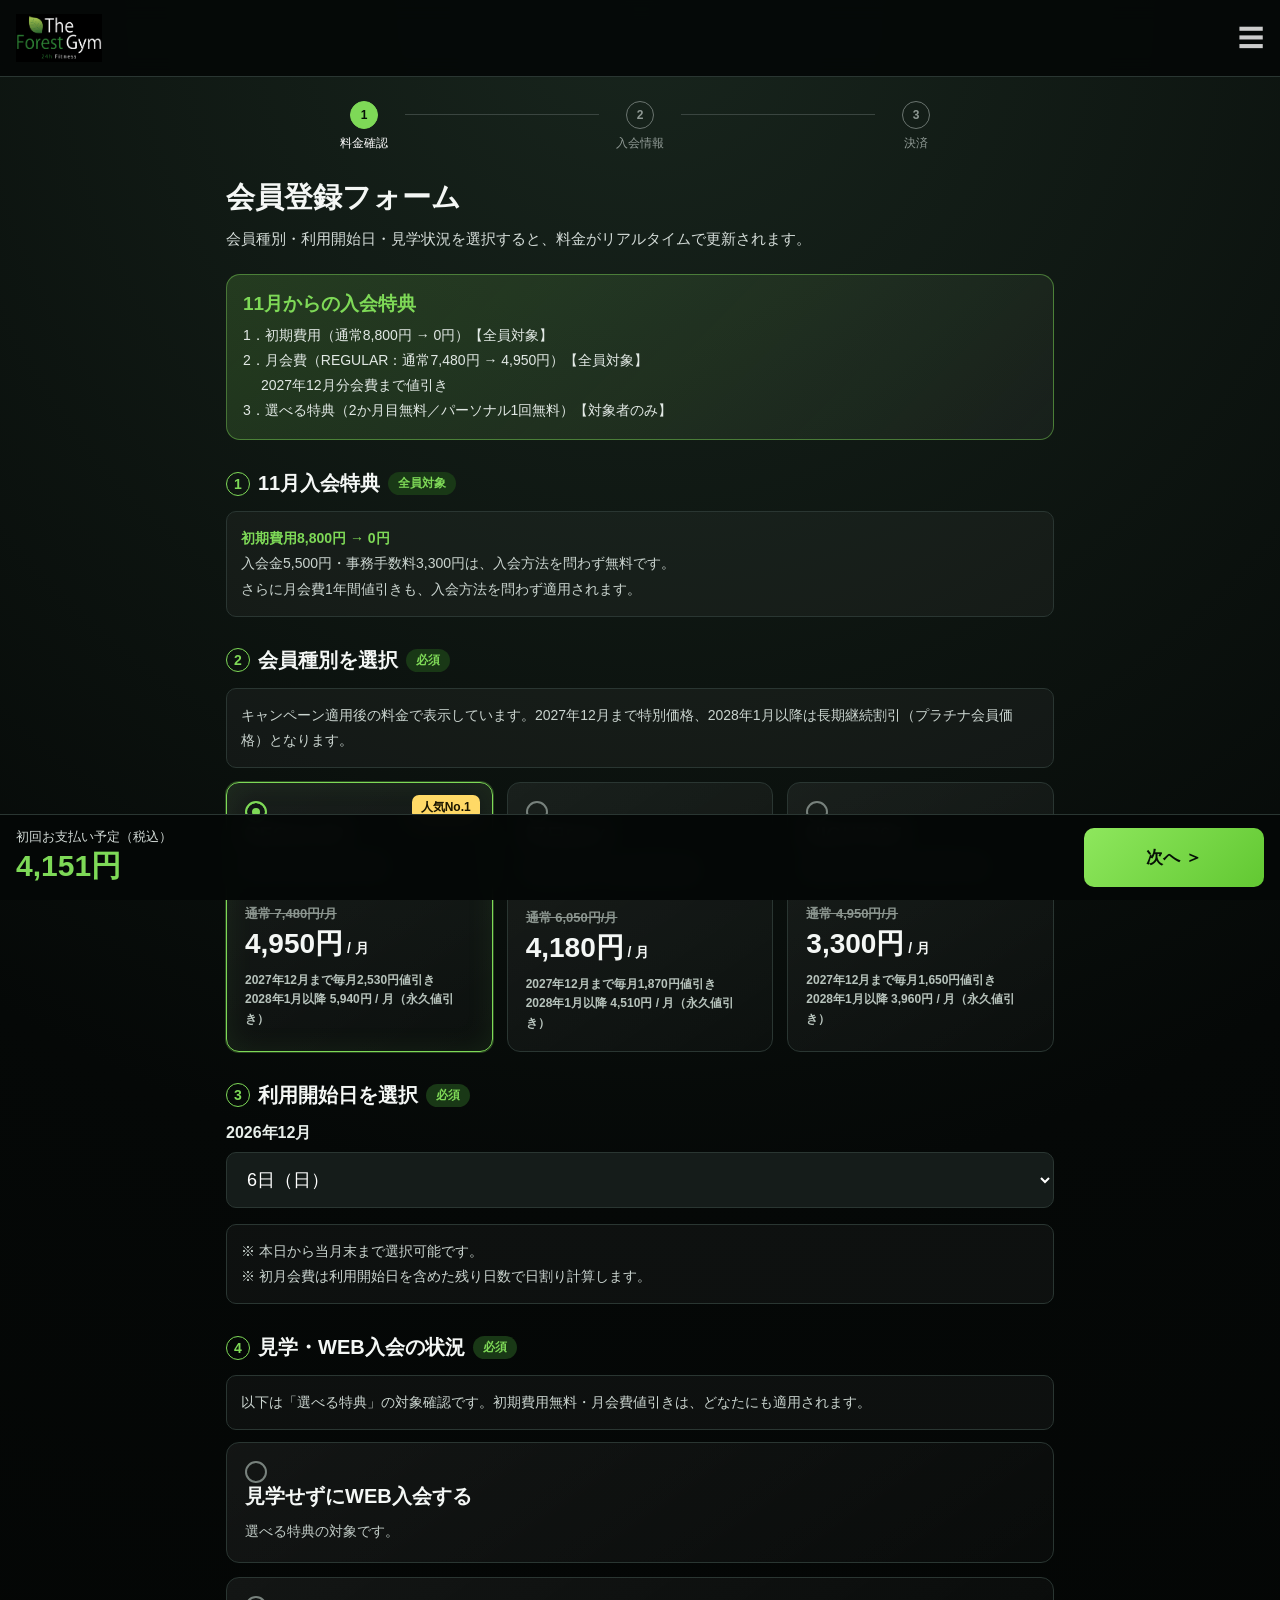
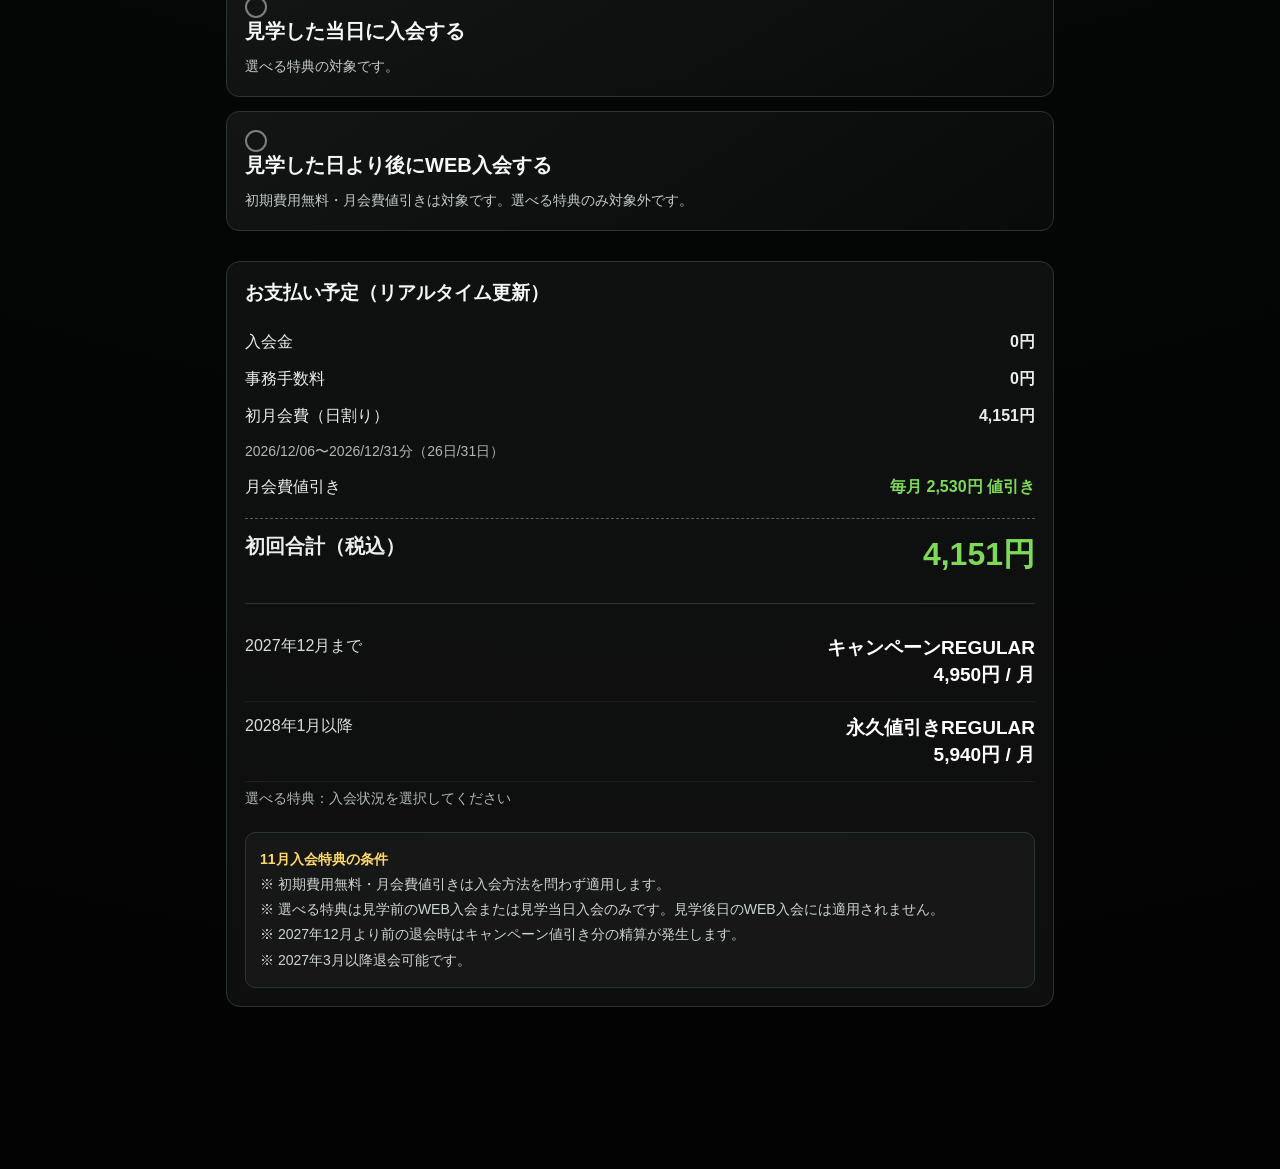
==== commit 9edff1cc: "Switch November signup eligibility automatically at 2026-11-01 00:00 JST" ====
--- a/index.html
+++ b/index.html
@@ -641,6 +641,8 @@
 </div>
 
 <script>
+window.TFG_NOVEMBER_PREVIEW = false;
+function tfgOfferNow(){return window.TFG_NOVEMBER_PREVIEW ? new Date("2026-11-01T00:00:00+09:00") : new Date();}
 const PLANS = {
   regular:{name:"REGULAR",normal:7480,campaign:4950,platinum:5940,discount:2530},
   day:{name:"平日DAY",normal:6050,campaign:4180,platinum:4510,discount:1870},
@@ -693,14 +695,14 @@
 
 function parseLocalDate(iso){const [y,m,d]=iso.split("-").map(Number);return new Date(y,m-1,d);}
 function toISODateLocal(date){const y=date.getFullYear();const m=String(date.getMonth()+1).padStart(2,"0");const d=String(date.getDate()).padStart(2,"0");return `${y}-${m}-${d}`;}
-function todayISO(){return toISODateLocal(new Date());}
-function endOfMonthISO(){const d=new Date();return toISODateLocal(new Date(d.getFullYear(),d.getMonth()+1,0));}
+function todayISO(){return toISODateLocal(tfgOfferNow());}
+function endOfMonthISO(){const d=tfgOfferNow();return toISODateLocal(new Date(d.getFullYear(),d.getMonth()+1,0));}
 function daysInMonth(date){return new Date(date.getFullYear(),date.getMonth()+1,0).getDate();}
 function remainingDaysIncludingStart(date){return daysInMonth(date)-date.getDate()+1;}
 function calcProrated(monthly,date){return Math.floor(monthly*remainingDaysIncludingStart(date)/daysInMonth(date));}
 function currentPlan(){return PLANS[state.plan];}
 function currentMonthly(){const p=currentPlan();return state.campaign?p.campaign:p.normal;}
-function getEnrollmentDate(){return new Date();}
+function getEnrollmentDate(){return tfgOfferNow();}
 function addMonthsFromEnrollment(months){const d=getEnrollmentDate();return new Date(d.getFullYear(),d.getMonth()+months,1);}
 function ymLabel(date){return `${date.getFullYear()}年${date.getMonth()+1}月`;}
 function getCampaignEndMonthLabel(){return ymLabel(addMonthsFromEnrollment(12));}
@@ -776,7 +778,7 @@
   const adminFee=state.campaign?0:3300;
   const firstMonth=calcProrated(monthly,date);
 
-  const today=new Date();
+  const today=tfgOfferNow();
   const isAfter26=today.getDate()>=26;
 
   let secondMonthFee=0;
@@ -951,6 +953,7 @@
   return true;
 }
 async function goPayment(){
+  if(window.TFG_NOVEMBER_PREVIEW){alert('確認用フォームのため、登録や決済は行いません。');return;}
 
   if(!validateMemberInfo()){
     return;
@@ -989,7 +992,8 @@
 campaign:state.campaign ? "利用する" : "利用しない",
     plan:currentPlan().name,
     startDate:state.startDate,
-    benefit:state.benefit==="free2" ? "2か月目会費無料" : "無料パーソナル60分",
+    benefit:state.novemberOffer && state.enrollmentPath==="after_tour" ? "特典なし" : (state.benefit==="free2" ? "2か月目会費無料" : "無料パーソナル60分"),
+    enrollmentPath:state.novemberOffer ? state.enrollmentPath : "",
     firstTotal:yen(state.firstTotal),
     // Keep the payment redirect URL unchanged, but include attribution in
     // the existing GAS paymentUrl field so current Apps Script persists it.
@@ -1063,6 +1067,7 @@
 });
 
 document.getElementById("facePhoto").addEventListener("change", async e=>{
+  if(window.TFG_NOVEMBER_PREVIEW){e.target.value="";alert("確認用フォームでは顔写真を送信できません。");return;}
 
   const file = e.target.files[0];
   const preview = document.getElementById("photoPreview");
@@ -1114,7 +1119,7 @@
 
 (function init(){
 
-  const now = new Date();
+  const now = tfgOfferNow();
 
   const year = now.getFullYear();
   const month = now.getMonth() + 1;
@@ -1210,5 +1215,131 @@
 });
 </script>
 
+<script>
+(function enhanceNovemberForm(){
+  const PREVIEW=Boolean(window.TFG_NOVEMBER_PREVIEW);
+  const SWITCH_AT=Date.parse("2026-10-31T15:00:00Z");
+  state.novemberOffer=false;
+  state.enrollmentPath="";
+  const firstSection=document.querySelector('[data-campaign="yes"]').closest("section");
+  const benefitSection=document.getElementById("benefitSection");
+  const summary=document.getElementById("campaignHeadText");
+  const campaignTerms=document.getElementById("campaignTerms");
+  const lead=document.querySelector("#step1 .lead");
+  const headerTitle=document.querySelector(".campaign-head strong");
+  firstSection.insertAdjacentHTML("afterend",`
+    <section class="section hidden" id="novemberFixedOffer">
+      <div class="sec-title"><span class="num">1</span>11月入会特典 <span class="badge">全員対象</span></div>
+      <div class="note">
+        <strong style="color:var(--green)">初期費用8,800円 → 0円</strong><br>
+        入会金5,500円・事務手数料3,300円は、入会方法を問わず無料です。<br>
+        さらに月会費1年間値引きも、入会方法を問わず適用されます。
+      </div>
+    </section>
+  `);
+  benefitSection.insertAdjacentHTML("beforebegin",`
+    <section class="section hidden" id="novemberEnrollmentSection">
+      <div class="sec-title"><span class="num">4</span>見学・WEB入会の状況 <span class="badge">必須</span></div>
+      <div class="note" style="margin-bottom:12px">以下は「選べる特典」の対象確認です。初期費用無料・月会費値引きは、どなたにも適用されます。</div>
+      <div class="grid">
+        <label class="card" data-enrollment-path="web">
+          <span class="radio"></span><h3>見学せずにWEB入会する</h3>
+          <p>選べる特典の対象です。</p>
+        </label>
+        <label class="card" data-enrollment-path="same_day">
+          <span class="radio"></span><h3>見学した当日に入会する</h3>
+          <p>選べる特典の対象です。</p>
+        </label>
+        <label class="card" data-enrollment-path="after_tour">
+          <span class="radio"></span><h3>見学した日より後にWEB入会する</h3>
+          <p>初期費用無料・月会費値引きは対象です。選べる特典のみ対象外です。</p>
+        </label>
+      </div>
+      <div class="terms hidden" id="novemberIneligibleNotice">見学後日のWEB入会のため、選べる特典は対象外です。初期費用無料・月会費値引きは適用されます。</div>
+    </section>
+  `);
+  const fixed=document.getElementById("novemberFixedOffer");
+  const selector=document.getElementById("novemberEnrollmentSection");
+  const ineligible=document.getElementById("novemberIneligibleNotice");
+  function eligible(){return state.enrollmentPath==="web" || state.enrollmentPath==="same_day";}
+  function refreshNov(){
+    if(!state.novemberOffer)return;
+    const end=getCampaignEndMonthLabel();
+    const cancel=getCancelableMonthLabel();
+    const p=currentPlan();
+    summary.innerHTML="1．初期費用（通常8,800円 → 0円）【全員対象】<br>"+
+      "2．月会費（REGULAR：通常7,480円 → 4,950円）【全員対象】<br>"+
+      "　 "+end+"分会費まで値引き<br>"+
+      "3．選べる特典（2か月目無料／パーソナル1回無料）【対象者のみ】";
+    campaignTerms.innerHTML="<strong>11月からの特典適用条件</strong><br>"+
+      "※ 初期費用無料・月会費値引きは入会方法を問わず適用します。<br>"+
+      "※ 選べる特典は見学していない方のWEB入会、または見学当日の入会のみ対象です。見学後日のWEB入会は対象外です。<br>"+
+      "※ "+cancel+"以降退会可能です。<br>"+
+      "※ "+end+"より前の退会時は、キャンペーン値引き分の精算が発生します。";
+    const hasBenefit=eligible();
+    benefitSection.classList.toggle("hidden",!hasBenefit);
+    ineligible.classList.toggle("hidden",state.enrollmentPath!=="after_tour");
+    if(!hasBenefit){
+      document.getElementById("benefitText").textContent = state.enrollmentPath==="after_tour"
+        ? "選べる特典：対象外（見学後日のWEB入会）"
+        : "選べる特典：入会状況を選択してください";
+    }else{
+      document.getElementById("benefitText").textContent = state.benefit==="free2"
+        ? "適用特典：2か月目会費無料（"+yen(p.campaign)+"相当）"
+        : "適用特典：無料パーソナル60分";
+    }
+    document.getElementById("conditionText").innerHTML="<strong>11月入会特典の条件</strong><br>"+
+      "※ 初期費用無料・月会費値引きは入会方法を問わず適用します。<br>"+
+      "※ 選べる特典は見学前のWEB入会または見学当日入会のみです。見学後日のWEB入会には適用されません。<br>"+
+      "※ "+end+"より前の退会時はキャンペーン値引き分の精算が発生します。<br>"+
+      "※ "+cancel+"以降退会可能です。";
+  }
+  function activateNov(){
+    if(state.novemberOffer || (!PREVIEW && Date.now()<SWITCH_AT))return;
+    state.novemberOffer=true;
+    state.campaign=true;
+    firstSection.classList.add("hidden");
+    fixed.classList.remove("hidden");
+    selector.classList.remove("hidden");
+    lead.textContent="会員種別・利用開始日・見学状況を選択すると、料金がリアルタイムで更新されます。";
+    headerTitle.textContent="11月からの入会特典";
+    benefitSection.querySelector(".sec-title").innerHTML='<span class="num">5</span>選べる特典を選択 <span class="badge">対象の方のみ</span>';
+  }
+  document.querySelectorAll("[data-enrollment-path]").forEach(card=>card.addEventListener("click",()=>{
+    if(!state.novemberOffer)return;
+    document.querySelectorAll("[data-enrollment-path]").forEach(x=>x.classList.remove("active"));
+    card.classList.add("active");
+    state.enrollmentPath=card.dataset.enrollmentPath;
+    state.benefit=eligible() ? "personal" : "none";
+    document.querySelectorAll("[data-benefit]").forEach(x=>x.classList.toggle("active",x.dataset.benefit==="personal"));
+    recalc();
+  }));
+  const oldRecalc=recalc, oldMainAction=mainAction, oldGoPayment=goPayment;
+  recalc=function(){activateNov();oldRecalc();refreshNov();};
+  mainAction=function(){
+    activateNov();
+    if(state.novemberOffer && state.step===1 && !state.enrollmentPath){
+      alert("見学・WEB入会の状況を選択してください。");return;
+    }
+    return oldMainAction();
+  };
+  goPayment=async function(){
+    activateNov();
+    if(PREVIEW){alert("確認用フォームのため、登録・決済は行いません。");return;}
+    if(state.novemberOffer && !state.enrollmentPath){showStep(1);alert("見学・WEB入会の状況を選択してください。");return;}
+    return oldGoPayment();
+  };
+  if(PREVIEW){
+    document.body.insertAdjacentHTML("afterbegin",'<div style="background:#ffe8a3;color:#201800;text-align:center;padding:10px 12px;font-weight:800">確認用：2026年11月1日版。入会登録・決済・顔写真送信はできません。</div>');
+  }
+  activateNov();recalc();
+  window.setInterval(()=>{
+    if(!PREVIEW && !state.novemberOffer && Date.now()>=SWITCH_AT){
+      // 0時をまたいで開きっぱなしの場合、利用開始日の選択も更新します。
+      window.location.reload();
+    }
+  },1000);
+})();
+</script>
 </body>
 </html>
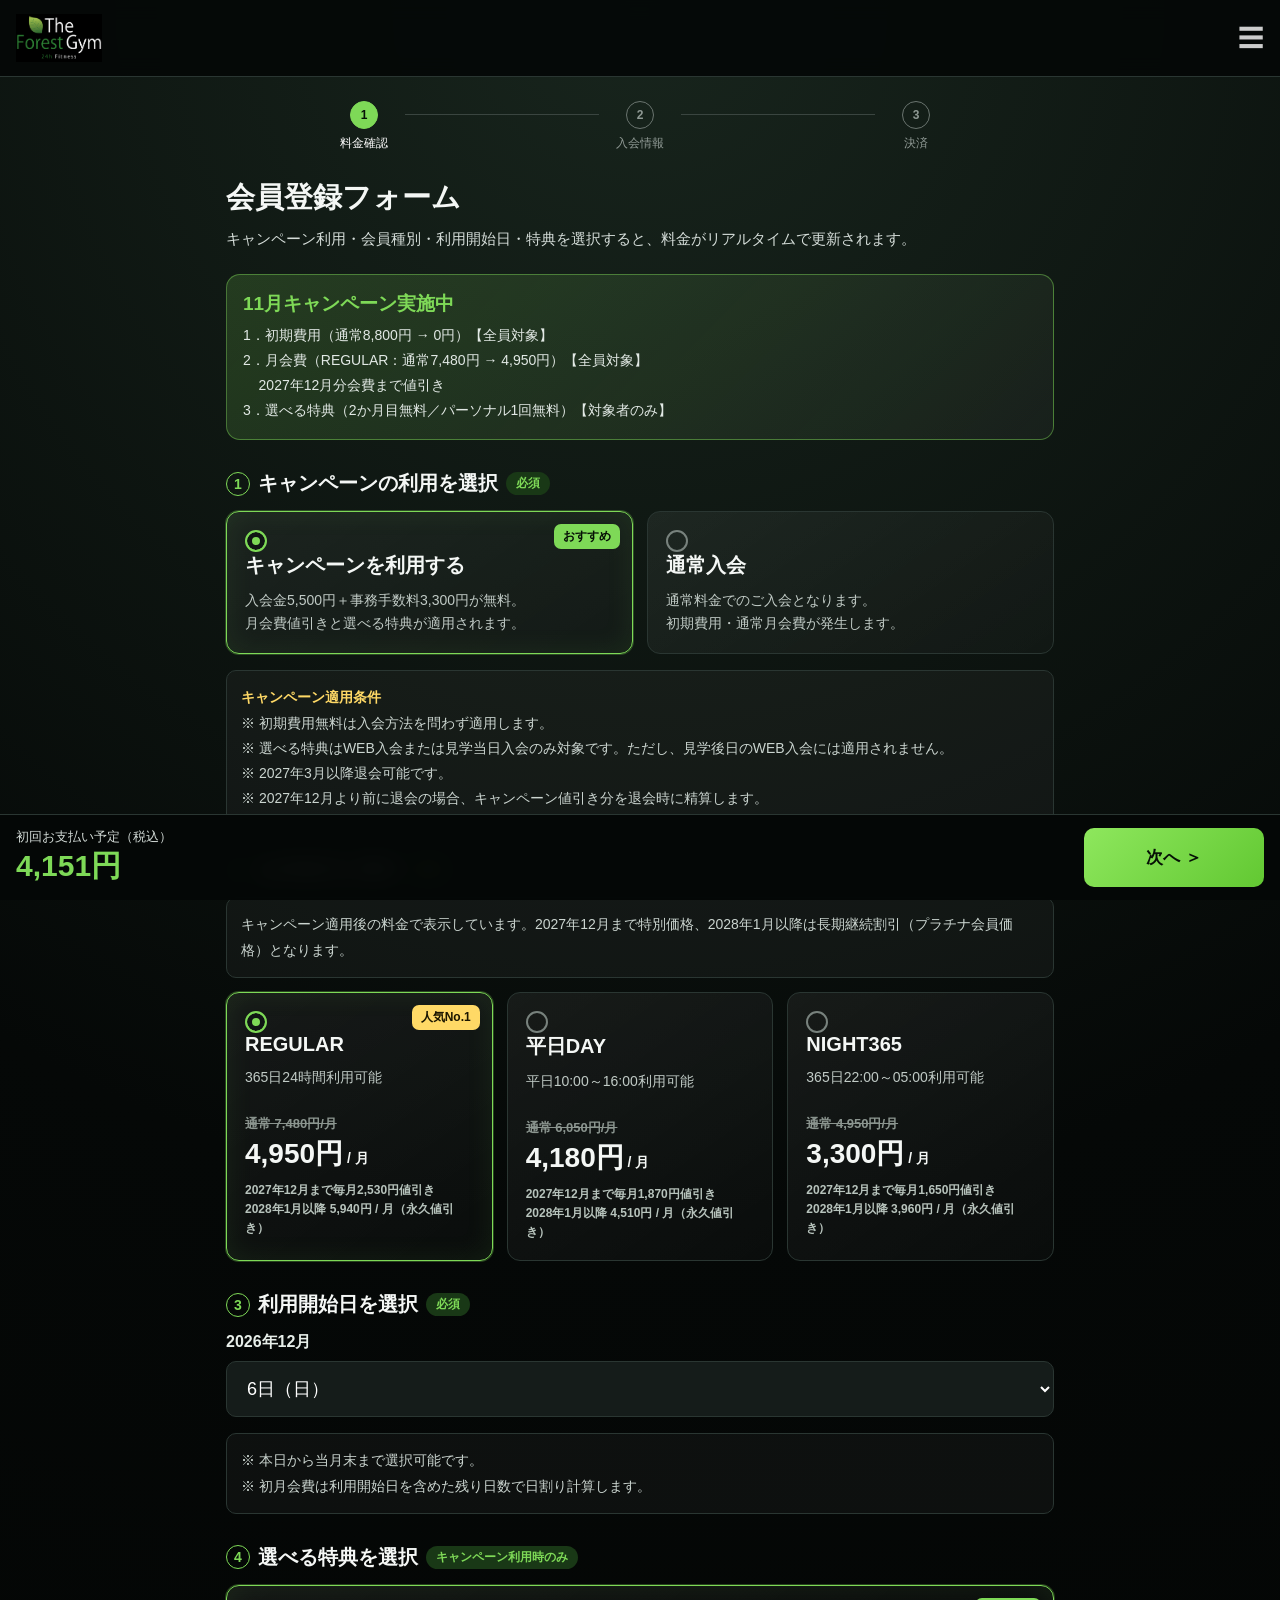
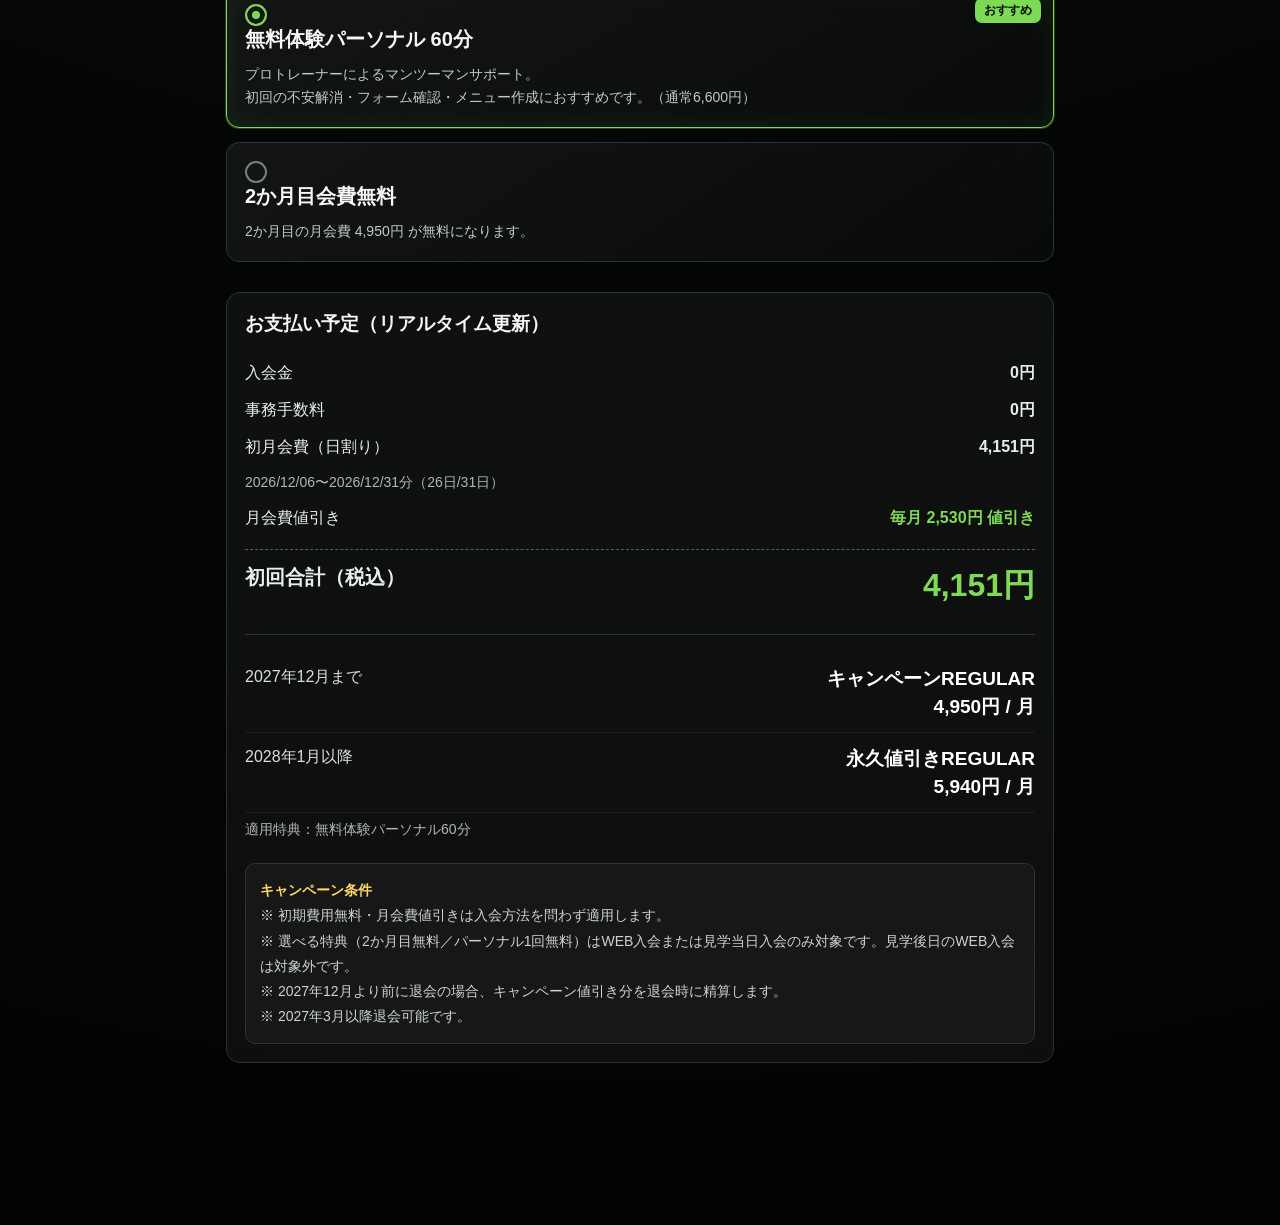
==== commit df06cc07: "Restore October signup form; apply November campaign copy and conditions at midnight JST" ====
--- a/index.html
+++ b/index.html
@@ -641,8 +641,6 @@
 </div>
 
 <script>
-window.TFG_NOVEMBER_PREVIEW = false;
-function tfgOfferNow(){return window.TFG_NOVEMBER_PREVIEW ? new Date("2026-11-01T00:00:00+09:00") : new Date();}
 const PLANS = {
   regular:{name:"REGULAR",normal:7480,campaign:4950,platinum:5940,discount:2530},
   day:{name:"平日DAY",normal:6050,campaign:4180,platinum:4510,discount:1870},
@@ -695,14 +693,14 @@
 
 function parseLocalDate(iso){const [y,m,d]=iso.split("-").map(Number);return new Date(y,m-1,d);}
 function toISODateLocal(date){const y=date.getFullYear();const m=String(date.getMonth()+1).padStart(2,"0");const d=String(date.getDate()).padStart(2,"0");return `${y}-${m}-${d}`;}
-function todayISO(){return toISODateLocal(tfgOfferNow());}
-function endOfMonthISO(){const d=tfgOfferNow();return toISODateLocal(new Date(d.getFullYear(),d.getMonth()+1,0));}
+function todayISO(){return toISODateLocal(new Date());}
+function endOfMonthISO(){const d=new Date();return toISODateLocal(new Date(d.getFullYear(),d.getMonth()+1,0));}
 function daysInMonth(date){return new Date(date.getFullYear(),date.getMonth()+1,0).getDate();}
 function remainingDaysIncludingStart(date){return daysInMonth(date)-date.getDate()+1;}
 function calcProrated(monthly,date){return Math.floor(monthly*remainingDaysIncludingStart(date)/daysInMonth(date));}
 function currentPlan(){return PLANS[state.plan];}
 function currentMonthly(){const p=currentPlan();return state.campaign?p.campaign:p.normal;}
-function getEnrollmentDate(){return tfgOfferNow();}
+function getEnrollmentDate(){return new Date();}
 function addMonthsFromEnrollment(months){const d=getEnrollmentDate();return new Date(d.getFullYear(),d.getMonth()+months,1);}
 function ymLabel(date){return `${date.getFullYear()}年${date.getMonth()+1}月`;}
 function getCampaignEndMonthLabel(){return ymLabel(addMonthsFromEnrollment(12));}
@@ -778,7 +776,7 @@
   const adminFee=state.campaign?0:3300;
   const firstMonth=calcProrated(monthly,date);
 
-  const today=tfgOfferNow();
+  const today=new Date();
   const isAfter26=today.getDate()>=26;
 
   let secondMonthFee=0;
@@ -953,7 +951,6 @@
   return true;
 }
 async function goPayment(){
-  if(window.TFG_NOVEMBER_PREVIEW){alert('確認用フォームのため、登録や決済は行いません。');return;}
 
   if(!validateMemberInfo()){
     return;
@@ -992,8 +989,7 @@
 campaign:state.campaign ? "利用する" : "利用しない",
     plan:currentPlan().name,
     startDate:state.startDate,
-    benefit:state.novemberOffer && state.enrollmentPath==="after_tour" ? "特典なし" : (state.benefit==="free2" ? "2か月目会費無料" : "無料パーソナル60分"),
-    enrollmentPath:state.novemberOffer ? state.enrollmentPath : "",
+    benefit:state.benefit==="free2" ? "2か月目会費無料" : "無料パーソナル60分",
     firstTotal:yen(state.firstTotal),
     // Keep the payment redirect URL unchanged, but include attribution in
     // the existing GAS paymentUrl field so current Apps Script persists it.
@@ -1067,7 +1063,6 @@
 });
 
 document.getElementById("facePhoto").addEventListener("change", async e=>{
-  if(window.TFG_NOVEMBER_PREVIEW){e.target.value="";alert("確認用フォームでは顔写真を送信できません。");return;}
 
   const file = e.target.files[0];
   const preview = document.getElementById("photoPreview");
@@ -1119,7 +1114,7 @@
 
 (function init(){
 
-  const now = tfgOfferNow();
+  const now = new Date();
 
   const year = now.getFullYear();
   const month = now.getMonth() + 1;
@@ -1216,129 +1211,47 @@
 </script>
 
 <script>
-(function enhanceNovemberForm(){
+// 2026年11月キャンペーンの文言のみ切り替え。既存フォームのレイアウトや入会処理は変更しません。
+(function updateNovemberCampaignTerms(){
+  const SWITCH_AT=Date.parse("2026-10-31T15:00:00Z"); // JST 11/1 00:00
   const PREVIEW=Boolean(window.TFG_NOVEMBER_PREVIEW);
-  const SWITCH_AT=Date.parse("2026-10-31T15:00:00Z");
-  state.novemberOffer=false;
-  state.enrollmentPath="";
-  const firstSection=document.querySelector('[data-campaign="yes"]').closest("section");
-  const benefitSection=document.getElementById("benefitSection");
-  const summary=document.getElementById("campaignHeadText");
-  const campaignTerms=document.getElementById("campaignTerms");
-  const lead=document.querySelector("#step1 .lead");
-  const headerTitle=document.querySelector(".campaign-head strong");
-  firstSection.insertAdjacentHTML("afterend",`
-    <section class="section hidden" id="novemberFixedOffer">
-      <div class="sec-title"><span class="num">1</span>11月入会特典 <span class="badge">全員対象</span></div>
-      <div class="note">
-        <strong style="color:var(--green)">初期費用8,800円 → 0円</strong><br>
-        入会金5,500円・事務手数料3,300円は、入会方法を問わず無料です。<br>
-        さらに月会費1年間値引きも、入会方法を問わず適用されます。
-      </div>
-    </section>
-  `);
-  benefitSection.insertAdjacentHTML("beforebegin",`
-    <section class="section hidden" id="novemberEnrollmentSection">
-      <div class="sec-title"><span class="num">4</span>見学・WEB入会の状況 <span class="badge">必須</span></div>
-      <div class="note" style="margin-bottom:12px">以下は「選べる特典」の対象確認です。初期費用無料・月会費値引きは、どなたにも適用されます。</div>
-      <div class="grid">
-        <label class="card" data-enrollment-path="web">
-          <span class="radio"></span><h3>見学せずにWEB入会する</h3>
-          <p>選べる特典の対象です。</p>
-        </label>
-        <label class="card" data-enrollment-path="same_day">
-          <span class="radio"></span><h3>見学した当日に入会する</h3>
-          <p>選べる特典の対象です。</p>
-        </label>
-        <label class="card" data-enrollment-path="after_tour">
-          <span class="radio"></span><h3>見学した日より後にWEB入会する</h3>
-          <p>初期費用無料・月会費値引きは対象です。選べる特典のみ対象外です。</p>
-        </label>
-      </div>
-      <div class="terms hidden" id="novemberIneligibleNotice">見学後日のWEB入会のため、選べる特典は対象外です。初期費用無料・月会費値引きは適用されます。</div>
-    </section>
-  `);
-  const fixed=document.getElementById("novemberFixedOffer");
-  const selector=document.getElementById("novemberEnrollmentSection");
-  const ineligible=document.getElementById("novemberIneligibleNotice");
-  function eligible(){return state.enrollmentPath==="web" || state.enrollmentPath==="same_day";}
-  function refreshNov(){
-    if(!state.novemberOffer)return;
+  const originalRecalc=recalc;
+  let applied=false;
+  function isActive(){return PREVIEW || Date.now()>=SWITCH_AT;}
+  function applyCopy(){
+    if(!isActive())return;
     const end=getCampaignEndMonthLabel();
     const cancel=getCancelableMonthLabel();
-    const p=currentPlan();
-    summary.innerHTML="1．初期費用（通常8,800円 → 0円）【全員対象】<br>"+
+    document.querySelector(".campaign-head strong").textContent="11月キャンペーン実施中";
+    document.getElementById("campaignHeadText").innerHTML=
+      "1．初期費用（通常8,800円 → 0円）【全員対象】<br>"+
       "2．月会費（REGULAR：通常7,480円 → 4,950円）【全員対象】<br>"+
-      "　 "+end+"分会費まで値引き<br>"+
+      "&nbsp;&nbsp;&nbsp;&nbsp;"+end+"分会費まで値引き<br>"+
       "3．選べる特典（2か月目無料／パーソナル1回無料）【対象者のみ】";
-    campaignTerms.innerHTML="<strong>11月からの特典適用条件</strong><br>"+
-      "※ 初期費用無料・月会費値引きは入会方法を問わず適用します。<br>"+
-      "※ 選べる特典は見学していない方のWEB入会、または見学当日の入会のみ対象です。見学後日のWEB入会は対象外です。<br>"+
+    document.getElementById("campaignTerms").innerHTML=
+      "<strong>キャンペーン適用条件</strong><br>"+
+      "※ 初期費用無料は入会方法を問わず適用します。<br>"+
+      "※ 選べる特典はWEB入会または見学当日入会のみ対象です。ただし、見学後日のWEB入会には適用されません。<br>"+
       "※ "+cancel+"以降退会可能です。<br>"+
-      "※ "+end+"より前の退会時は、キャンペーン値引き分の精算が発生します。";
-    const hasBenefit=eligible();
-    benefitSection.classList.toggle("hidden",!hasBenefit);
-    ineligible.classList.toggle("hidden",state.enrollmentPath!=="after_tour");
-    if(!hasBenefit){
-      document.getElementById("benefitText").textContent = state.enrollmentPath==="after_tour"
-        ? "選べる特典：対象外（見学後日のWEB入会）"
-        : "選べる特典：入会状況を選択してください";
-    }else{
-      document.getElementById("benefitText").textContent = state.benefit==="free2"
-        ? "適用特典：2か月目会費無料（"+yen(p.campaign)+"相当）"
-        : "適用特典：無料パーソナル60分";
+      "※ "+end+"より前に退会の場合、キャンペーン値引き分を退会時に精算します。";
+    if(state.campaign){
+      document.getElementById("conditionText").innerHTML=
+        "<strong>キャンペーン条件</strong><br>"+
+        "※ 初期費用無料・月会費値引きは入会方法を問わず適用します。<br>"+
+        "※ 選べる特典（2か月目無料／パーソナル1回無料）はWEB入会または見学当日入会のみ対象です。見学後日のWEB入会は対象外です。<br>"+
+        "※ "+end+"より前に退会の場合、キャンペーン値引き分を退会時に精算します。<br>"+
+        "※ "+cancel+"以降退会可能です。";
     }
-    document.getElementById("conditionText").innerHTML="<strong>11月入会特典の条件</strong><br>"+
-      "※ 初期費用無料・月会費値引きは入会方法を問わず適用します。<br>"+
-      "※ 選べる特典は見学前のWEB入会または見学当日入会のみです。見学後日のWEB入会には適用されません。<br>"+
-      "※ "+end+"より前の退会時はキャンペーン値引き分の精算が発生します。<br>"+
-      "※ "+cancel+"以降退会可能です。";
-  }
-  function activateNov(){
-    if(state.novemberOffer || (!PREVIEW && Date.now()<SWITCH_AT))return;
-    state.novemberOffer=true;
-    state.campaign=true;
-    firstSection.classList.add("hidden");
-    fixed.classList.remove("hidden");
-    selector.classList.remove("hidden");
-    lead.textContent="会員種別・利用開始日・見学状況を選択すると、料金がリアルタイムで更新されます。";
-    headerTitle.textContent="11月からの入会特典";
-    benefitSection.querySelector(".sec-title").innerHTML='<span class="num">5</span>選べる特典を選択 <span class="badge">対象の方のみ</span>';
-  }
-  document.querySelectorAll("[data-enrollment-path]").forEach(card=>card.addEventListener("click",()=>{
-    if(!state.novemberOffer)return;
-    document.querySelectorAll("[data-enrollment-path]").forEach(x=>x.classList.remove("active"));
-    card.classList.add("active");
-    state.enrollmentPath=card.dataset.enrollmentPath;
-    state.benefit=eligible() ? "personal" : "none";
-    document.querySelectorAll("[data-benefit]").forEach(x=>x.classList.toggle("active",x.dataset.benefit==="personal"));
-    recalc();
-  }));
-  const oldRecalc=recalc, oldMainAction=mainAction, oldGoPayment=goPayment;
-  recalc=function(){activateNov();oldRecalc();refreshNov();};
-  mainAction=function(){
-    activateNov();
-    if(state.novemberOffer && state.step===1 && !state.enrollmentPath){
-      alert("見学・WEB入会の状況を選択してください。");return;
-    }
-    return oldMainAction();
-  };
-  goPayment=async function(){
-    activateNov();
-    if(PREVIEW){alert("確認用フォームのため、登録・決済は行いません。");return;}
-    if(state.novemberOffer && !state.enrollmentPath){showStep(1);alert("見学・WEB入会の状況を選択してください。");return;}
-    return oldGoPayment();
-  };
-  if(PREVIEW){
-    document.body.insertAdjacentHTML("afterbegin",'<div style="background:#ffe8a3;color:#201800;text-align:center;padding:10px 12px;font-weight:800">確認用：2026年11月1日版。入会登録・決済・顔写真送信はできません。</div>');
-  }
-  activateNov();recalc();
-  window.setInterval(()=>{
-    if(!PREVIEW && !state.novemberOffer && Date.now()>=SWITCH_AT){
-      // 0時をまたいで開きっぱなしの場合、利用開始日の選択も更新します。
+    applied=true;
+  }
+  recalc=function(){originalRecalc();applyCopy();};
+  applyCopy();
+  window.setInterval(function(){
+    if(!applied && isActive()){
+      // 開きっぱなしのフォームは新条件に切替、当月の日付も更新
       window.location.reload();
     }
-  },1000);
+  },15000);
 })();
 </script>
 </body>
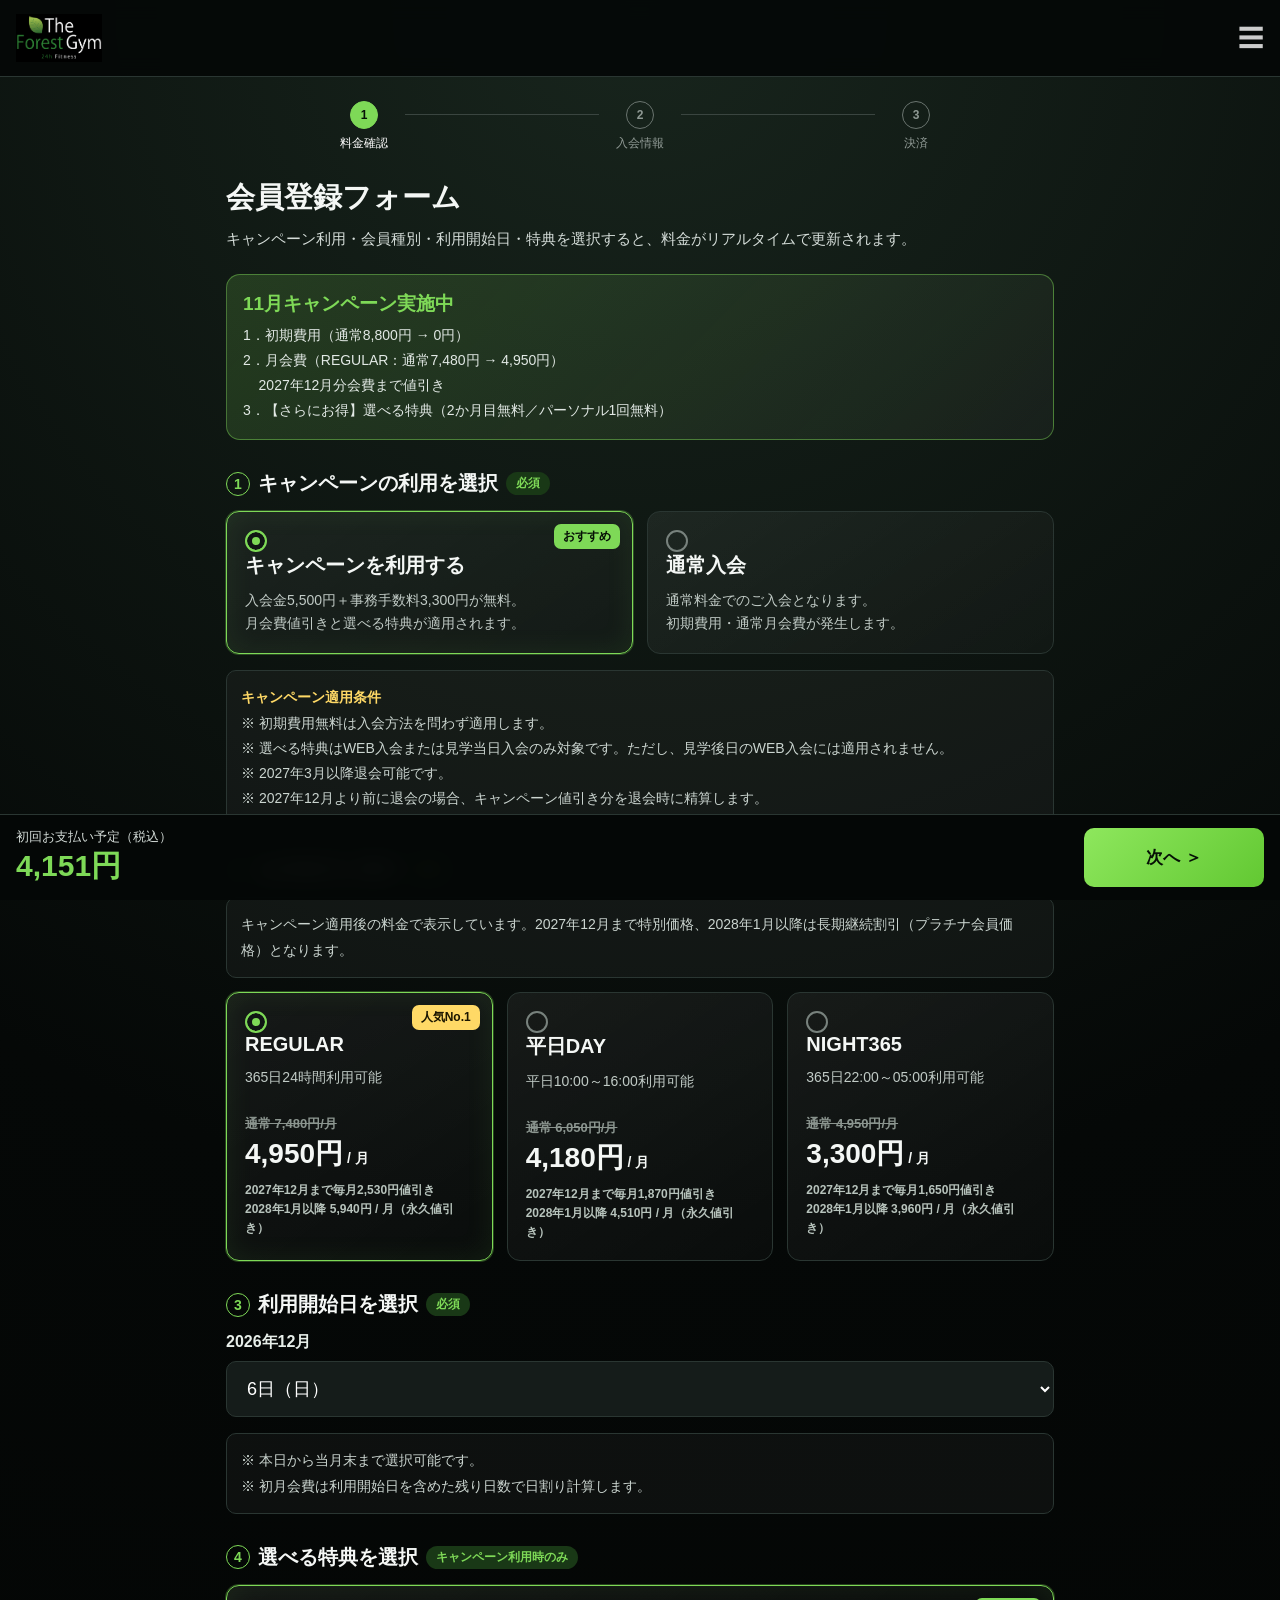
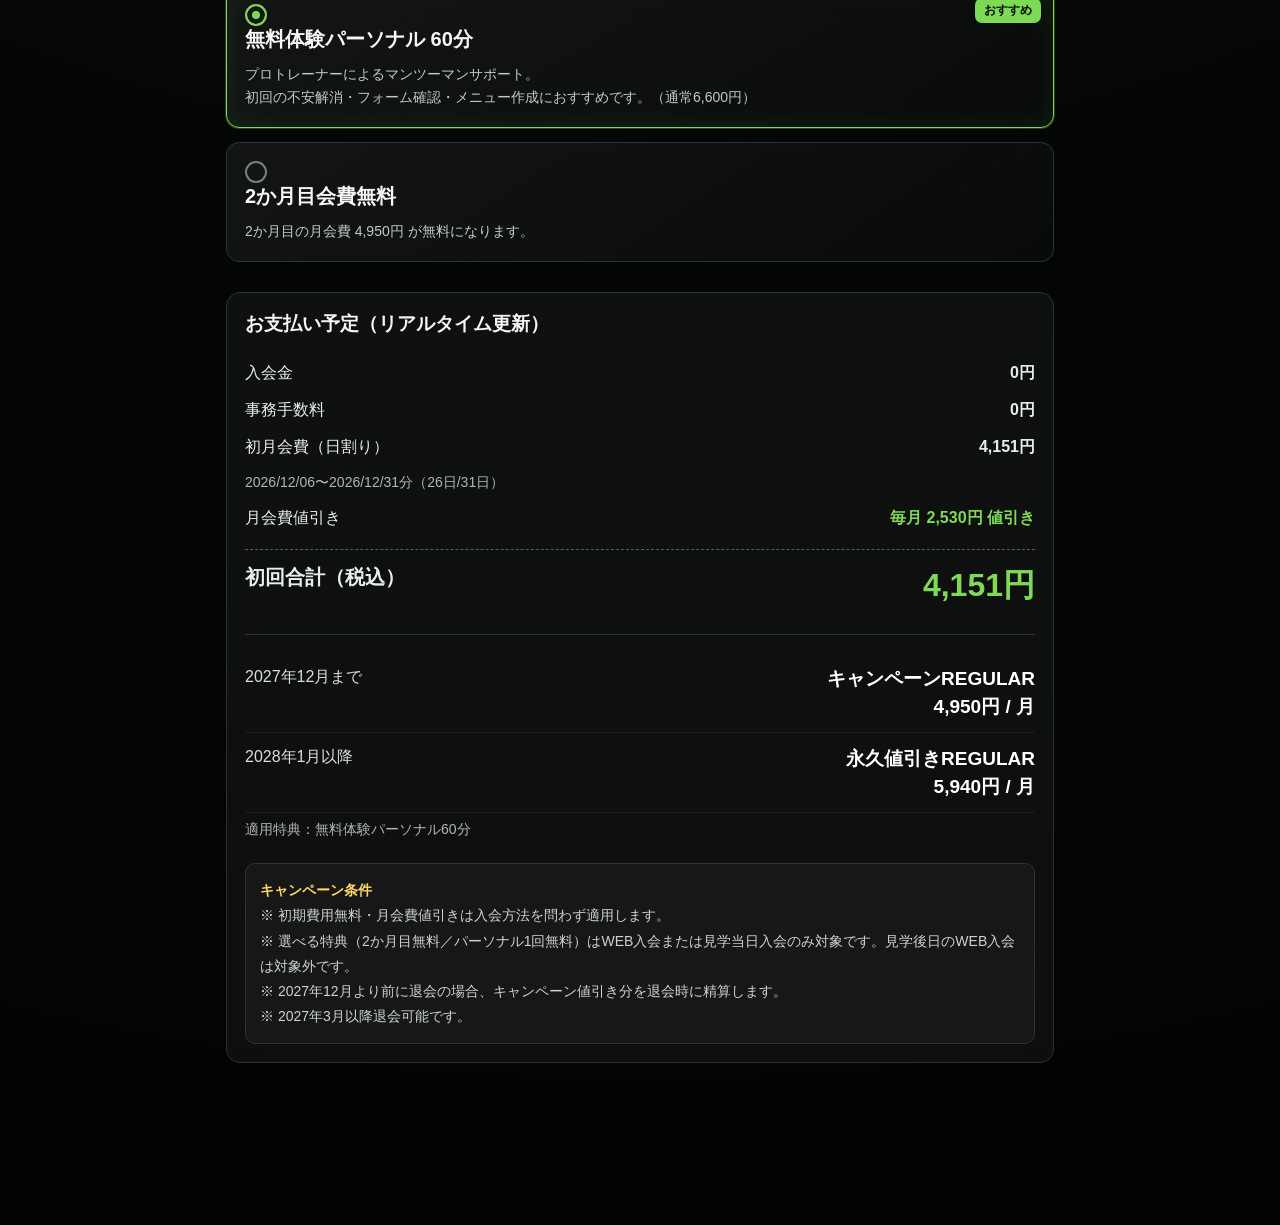
==== commit 9db99ac3: "Refine November campaign header copy; remove eligibility labels" ====
--- a/index.html
+++ b/index.html
@@ -1224,10 +1224,10 @@
     const cancel=getCancelableMonthLabel();
     document.querySelector(".campaign-head strong").textContent="11月キャンペーン実施中";
     document.getElementById("campaignHeadText").innerHTML=
-      "1．初期費用（通常8,800円 → 0円）【全員対象】<br>"+
-      "2．月会費（REGULAR：通常7,480円 → 4,950円）【全員対象】<br>"+
+      "1．初期費用（通常8,800円 → 0円）<br>"+
+      "2．月会費（REGULAR：通常7,480円 → 4,950円）<br>"+
       "&nbsp;&nbsp;&nbsp;&nbsp;"+end+"分会費まで値引き<br>"+
-      "3．選べる特典（2か月目無料／パーソナル1回無料）【対象者のみ】";
+      "3．【さらにお得】選べる特典（2か月目無料／パーソナル1回無料）";
     document.getElementById("campaignTerms").innerHTML=
       "<strong>キャンペーン適用条件</strong><br>"+
       "※ 初期費用無料は入会方法を問わず適用します。<br>"+
